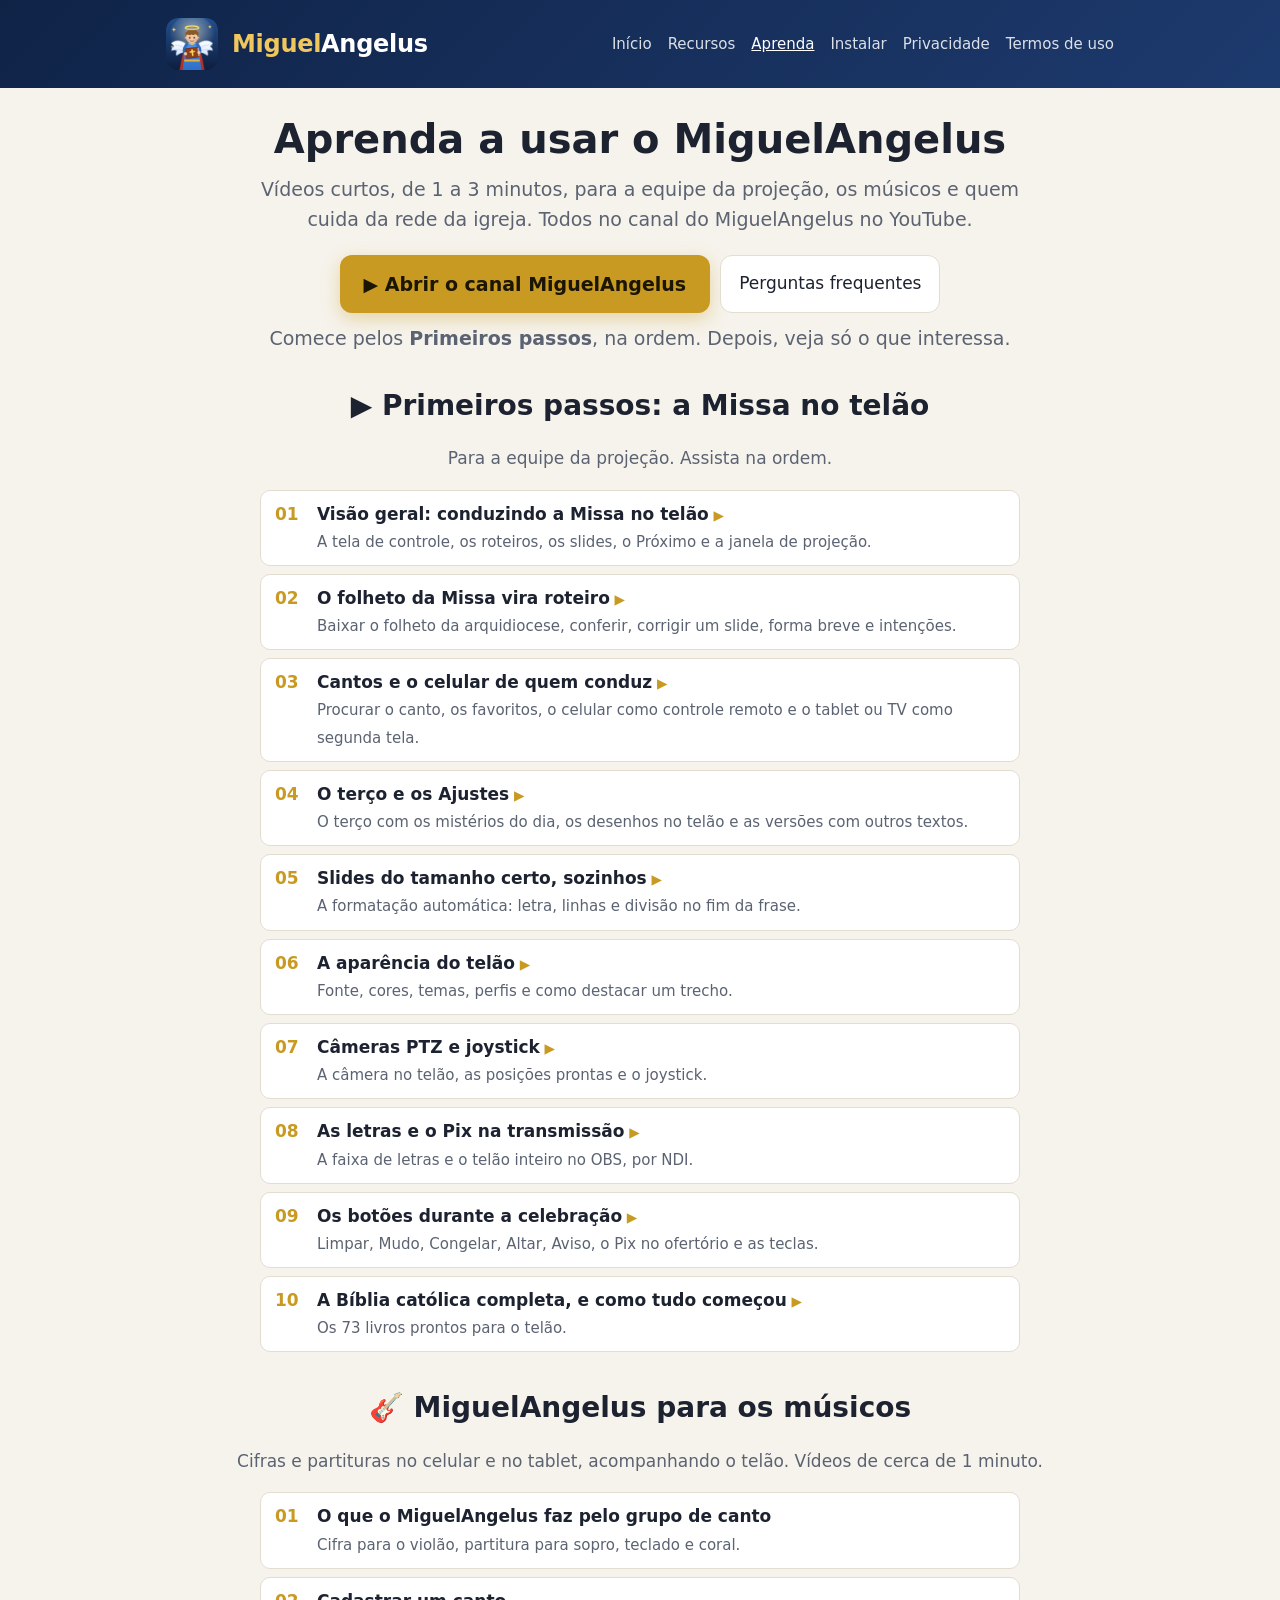
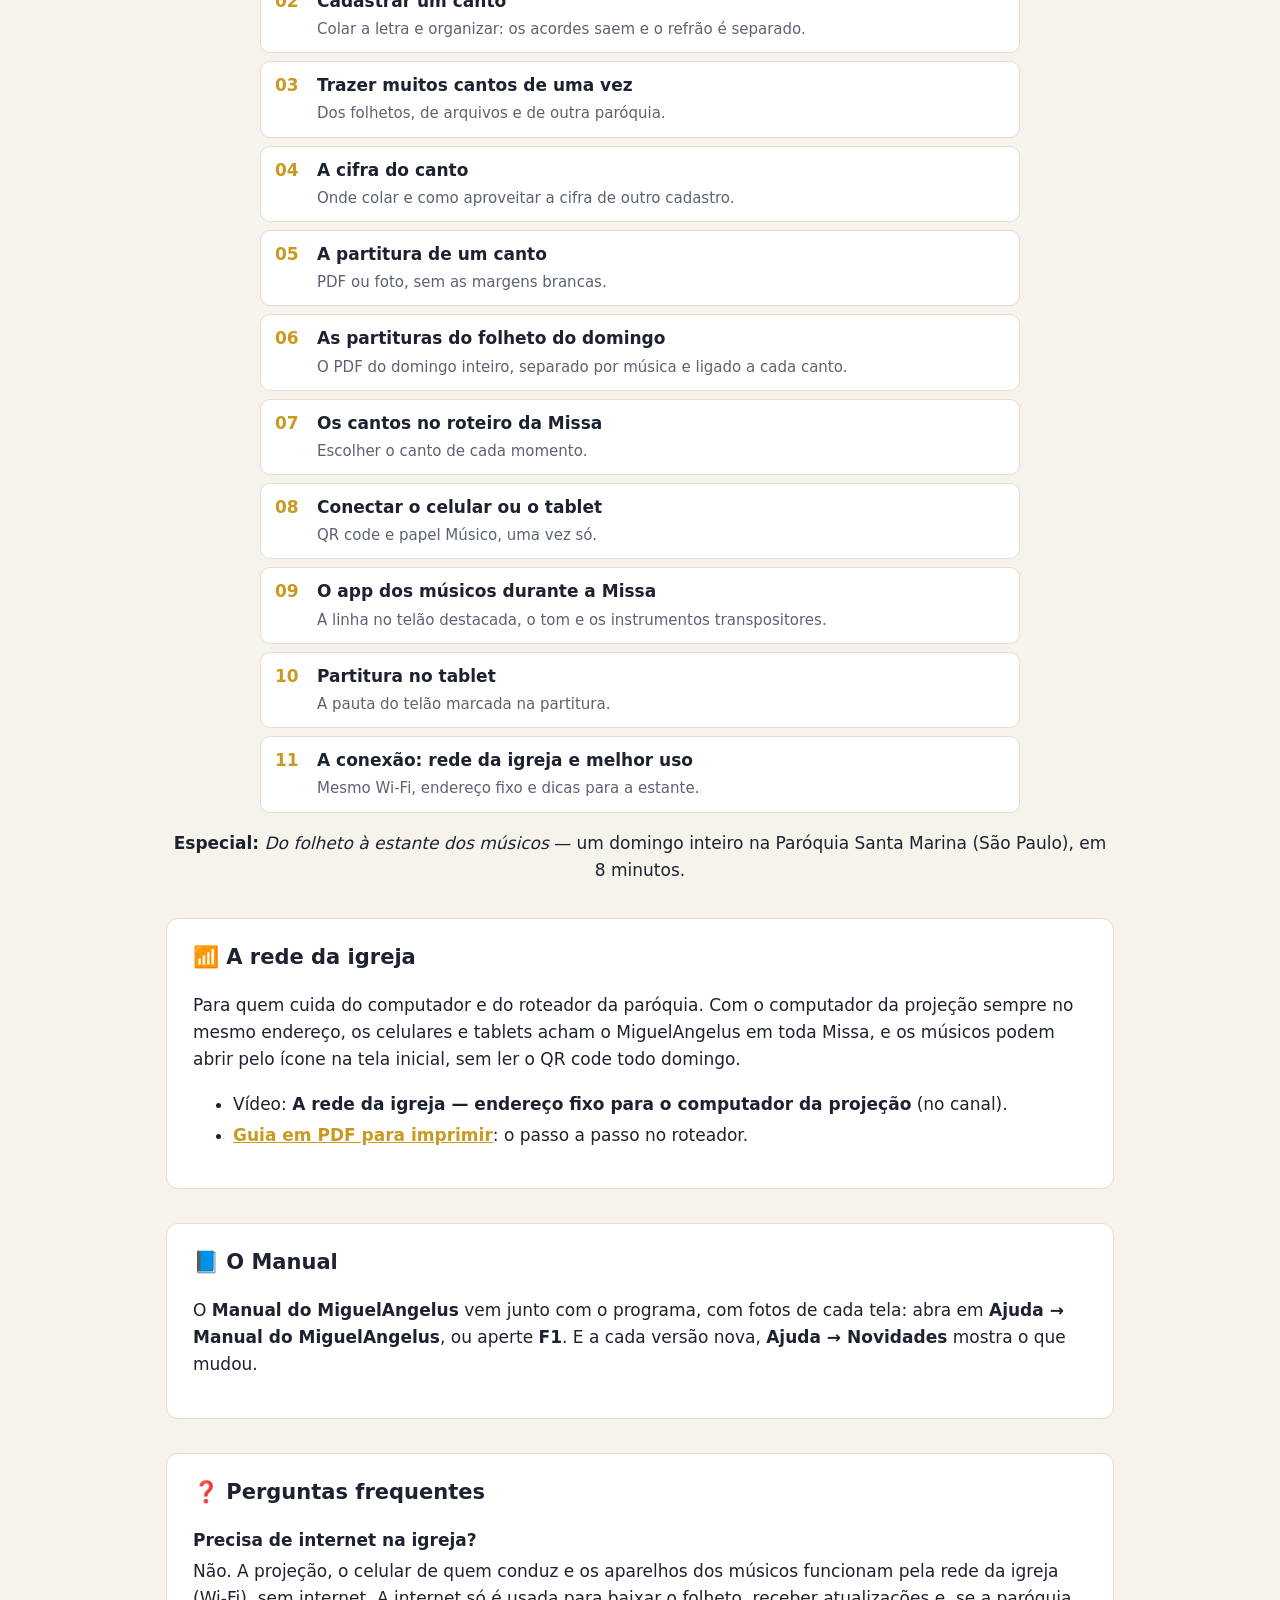
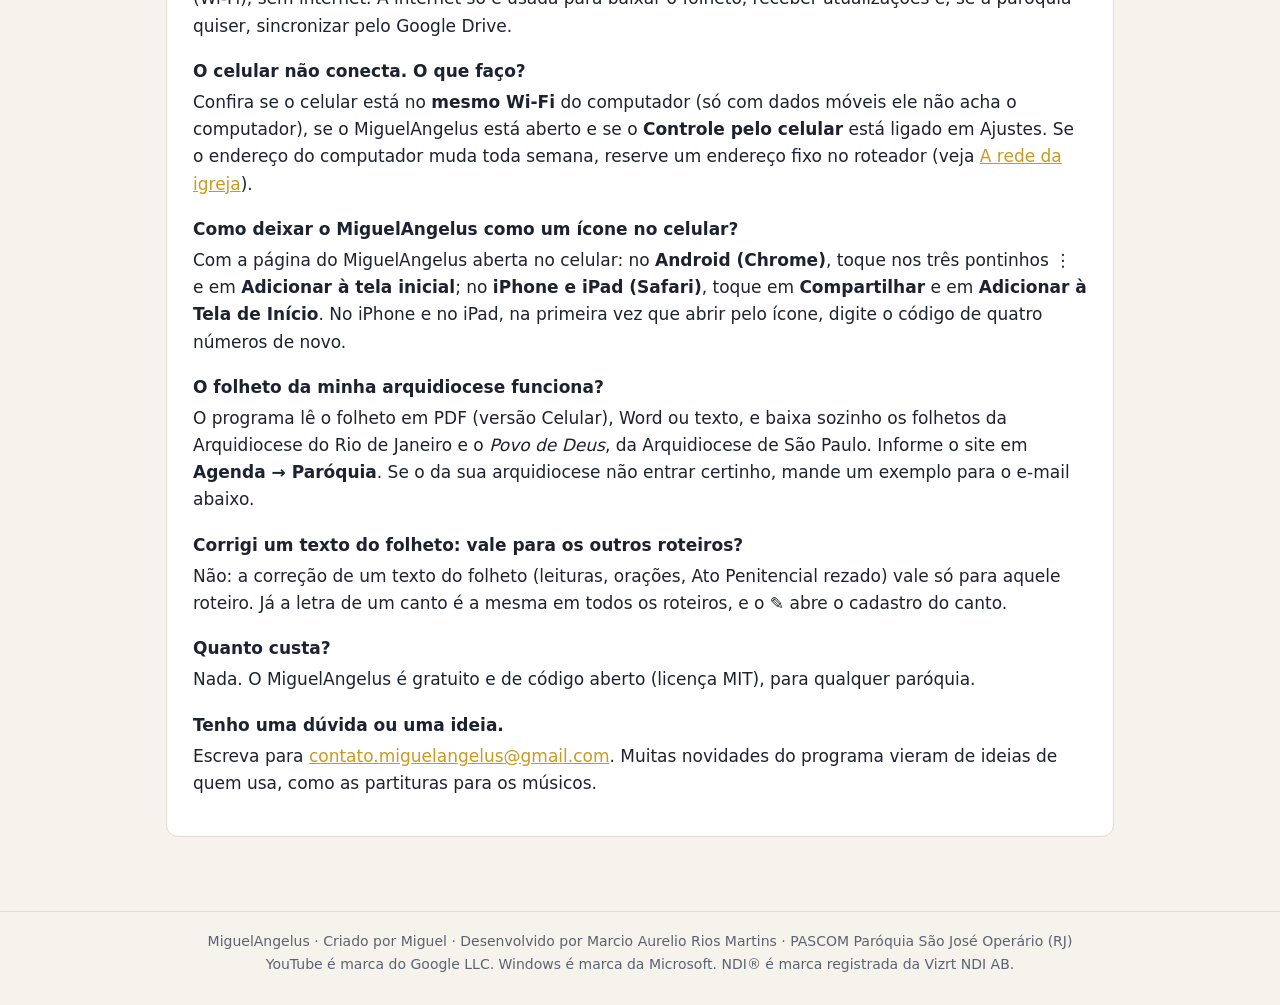
==== aprenda.html @ 49ebbced "Add files via upload" ====
<!doctype html>
<html lang="pt-BR">
<head>
<meta charset="utf-8">
<meta name="viewport" content="width=device-width, initial-scale=1">
<title>Aprenda — MiguelAngelus</title>
<meta name="description" content="Vídeos tutoriais, guias e perguntas frequentes do MiguelAngelus, o programa gratuito de projeção para a Missa.">
<meta property="og:type" content="website">
<meta property="og:title" content="Aprenda a usar o MiguelAngelus">
<meta property="og:description" content="Vídeos curtos: a Missa no telão, os músicos, a rede da igreja. Gratuito, para qualquer paróquia.">
<meta property="og:image" content="https://pascom-sjo.github.io/img/compartilhar.png">
<meta property="og:url" content="https://pascom-sjo.github.io/aprenda.html">
<meta property="og:locale" content="pt_BR">
<link rel="icon" href="img/icone.svg" type="image/svg+xml">
<link rel="apple-touch-icon" href="img/icone-256.png">
<link rel="stylesheet" href="estilo.css">
</head>
<body>
<header class="topo"><div class="dentro">
  <img src="img/icone-256.png" alt="">
  <div class="nome"><b>Miguel</b>Angelus</div>
  <nav><a href="index.html">Início</a><a href="index.html#recursos">Recursos</a><a href="aprenda.html" class="atual">Aprenda</a><a href="index.html#instalar">Instalar</a><a href="privacidade.html">Privacidade</a><a href="termos.html">Termos de uso</a></nav>
</div></header>

<main>
  <section class="destaque">
    <div>
      <h1>Aprenda a usar o MiguelAngelus</h1>
      <p>Vídeos curtos, de 1 a 3 minutos, para a equipe da projeção, os músicos e quem cuida da rede da igreja.
        Todos no canal do MiguelAngelus no YouTube.</p>
      <div class="botoes">
        <a class="baixar" href="https://www.youtube.com/@MiguelAngelusapp" target="_blank" rel="noopener">▶ Abrir o canal MiguelAngelus</a>
        <a class="sec" href="#perguntas">Perguntas frequentes</a>
      </div>
      <p class="pequeno sutil">Comece pelos <b>Primeiros passos</b>, na ordem. Depois, veja só o que interessa.</p>
    </div>
  </section>

  <section id="primeiros-passos">
    <h2 class="secao">▶ Primeiros passos: a Missa no telão</h2>
    <p class="sutil centro">Para a equipe da projeção. Assista na ordem.</p>
    <ol class="videos">
      <li><a href="https://www.youtube.com/watch?v=IP-BPBpENg4" target="_blank" rel="noopener"><b>Visão geral: conduzindo a Missa no telão</b></a><span>A tela de controle, os roteiros, os slides, o Próximo e a janela de projeção.</span></li>
      <li><a href="https://www.youtube.com/watch?v=v8vPpoYq4sc" target="_blank" rel="noopener"><b>O folheto da Missa vira roteiro</b></a><span>Baixar o folheto da arquidiocese, conferir, corrigir um slide, forma breve e intenções.</span></li>
      <li><a href="https://www.youtube.com/watch?v=aPjukPn1IeI" target="_blank" rel="noopener"><b>Cantos e o celular de quem conduz</b></a><span>Procurar o canto, os favoritos, o celular como controle remoto e o tablet ou TV como segunda tela.</span></li>
      <li><a href="https://www.youtube.com/watch?v=PjVx7g1lpFs" target="_blank" rel="noopener"><b>O terço e os Ajustes</b></a><span>O terço com os mistérios do dia, os desenhos no telão e as versões com outros textos.</span></li>
      <li><a href="https://www.youtube.com/watch?v=voOOhOJmszQ" target="_blank" rel="noopener"><b>Slides do tamanho certo, sozinhos</b></a><span>A formatação automática: letra, linhas e divisão no fim da frase.</span></li>
      <li><a href="https://www.youtube.com/watch?v=sp46ne_4Itw" target="_blank" rel="noopener"><b>A aparência do telão</b></a><span>Fonte, cores, temas, perfis e como destacar um trecho.</span></li>
      <li><a href="https://www.youtube.com/watch?v=cwU9OQ8MCDc" target="_blank" rel="noopener"><b>Câmeras PTZ e joystick</b></a><span>A câmera no telão, as posições prontas e o joystick.</span></li>
      <li><a href="https://www.youtube.com/watch?v=eeu5S2wJVYg" target="_blank" rel="noopener"><b>As letras e o Pix na transmissão</b></a><span>A faixa de letras e o telão inteiro no OBS, por NDI.</span></li>
      <li><a href="https://www.youtube.com/watch?v=JT7ObTkex7A" target="_blank" rel="noopener"><b>Os botões durante a celebração</b></a><span>Limpar, Mudo, Congelar, Altar, Aviso, o Pix no ofertório e as teclas.</span></li>
      <li><a href="https://www.youtube.com/watch?v=n_7Xwhef7JY" target="_blank" rel="noopener"><b>A Bíblia católica completa, e como tudo começou</b></a><span>Os 73 livros prontos para o telão.</span></li>
    </ol>
  </section>

  <section id="musicos">
    <h2 class="secao">🎸 MiguelAngelus para os músicos</h2>
    <p class="sutil centro">Cifras e partituras no celular e no tablet, acompanhando o telão. Vídeos de cerca de 1 minuto.</p>
    <ol class="videos">
      <li><b>O que o MiguelAngelus faz pelo grupo de canto</b><span>Cifra para o violão, partitura para sopro, teclado e coral.</span></li>
      <li><b>Cadastrar um canto</b><span>Colar a letra e organizar: os acordes saem e o refrão é separado.</span></li>
      <li><b>Trazer muitos cantos de uma vez</b><span>Dos folhetos, de arquivos e de outra paróquia.</span></li>
      <li><b>A cifra do canto</b><span>Onde colar e como aproveitar a cifra de outro cadastro.</span></li>
      <li><b>A partitura de um canto</b><span>PDF ou foto, sem as margens brancas.</span></li>
      <li><b>As partituras do folheto do domingo</b><span>O PDF do domingo inteiro, separado por música e ligado a cada canto.</span></li>
      <li><b>Os cantos no roteiro da Missa</b><span>Escolher o canto de cada momento.</span></li>
      <li><b>Conectar o celular ou o tablet</b><span>QR code e papel Músico, uma vez só.</span></li>
      <li><b>O app dos músicos durante a Missa</b><span>A linha no telão destacada, o tom e os instrumentos transpositores.</span></li>
      <li><b>Partitura no tablet</b><span>A pauta do telão marcada na partitura.</span></li>
      <li><b>A conexão: rede da igreja e melhor uso</b><span>Mesmo Wi-Fi, endereço fixo e dicas para a estante.</span></li>
    </ol>
    <p class="centro"><b>Especial:</b> <i>Do folheto à estante dos músicos</i> — um domingo inteiro na Paróquia Santa Marina (São Paulo), em 8 minutos.</p>
  </section>

  <section id="rede" class="texto">
    <h2 style="margin-top:0">📶 A rede da igreja</h2>
    <p>Para quem cuida do computador e do roteador da paróquia. Com o computador da projeção sempre no mesmo endereço,
      os celulares e tablets acham o MiguelAngelus em toda Missa, e os músicos podem abrir pelo ícone na tela inicial,
      sem ler o QR code todo domingo.</p>
    <ul>
      <li>Vídeo: <b>A rede da igreja — endereço fixo para o computador da projeção</b> (no canal).</li>
      <li><a href="guia-rede-da-igreja.pdf"><b>Guia em PDF para imprimir</b></a>: o passo a passo no roteador.</li>
    </ul>
  </section>

  <section id="manual" class="texto">
    <h2 style="margin-top:0">📘 O Manual</h2>
    <p>O <b>Manual do MiguelAngelus</b> vem junto com o programa, com fotos de cada tela: abra em <b>Ajuda → Manual do MiguelAngelus</b>,
      ou aperte <b>F1</b>. E a cada versão nova, <b>Ajuda → Novidades</b> mostra o que mudou.</p>
  </section>

  <section id="perguntas" class="texto">
    <h2 style="margin-top:0">❓ Perguntas frequentes</h2>
    <h3>Precisa de internet na igreja?</h3>
    <p>Não. A projeção, o celular de quem conduz e os aparelhos dos músicos funcionam pela rede da igreja (Wi-Fi), sem internet.
      A internet só é usada para baixar o folheto, receber atualizações e, se a paróquia quiser, sincronizar pelo Google Drive.</p>
    <h3>O celular não conecta. O que faço?</h3>
    <p>Confira se o celular está no <b>mesmo Wi-Fi</b> do computador (só com dados móveis ele não acha o computador), se o MiguelAngelus
      está aberto e se o <b>Controle pelo celular</b> está ligado em Ajustes. Se o endereço do computador muda toda semana,
      reserve um endereço fixo no roteador (veja <a href="#rede">A rede da igreja</a>).</p>
    <h3>Como deixar o MiguelAngelus como um ícone no celular?</h3>
    <p>Com a página do MiguelAngelus aberta no celular: no <b>Android (Chrome)</b>, toque nos três pontinhos ⋮ e em
      <b>Adicionar à tela inicial</b>; no <b>iPhone e iPad (Safari)</b>, toque em <b>Compartilhar</b> e em <b>Adicionar à Tela de Início</b>.
      No iPhone e no iPad, na primeira vez que abrir pelo ícone, digite o código de quatro números de novo.</p>
    <h3>O folheto da minha arquidiocese funciona?</h3>
    <p>O programa lê o folheto em PDF (versão Celular), Word ou texto, e baixa sozinho os folhetos da Arquidiocese do Rio de Janeiro
      e o <i>Povo de Deus</i>, da Arquidiocese de São Paulo. Informe o site em <b>Agenda → Paróquia</b>. Se o da sua arquidiocese não
      entrar certinho, mande um exemplo para o e-mail abaixo.</p>
    <h3>Corrigi um texto do folheto: vale para os outros roteiros?</h3>
    <p>Não: a correção de um texto do folheto (leituras, orações, Ato Penitencial rezado) vale só para aquele roteiro. Já a letra de um
      canto é a mesma em todos os roteiros, e o ✎ abre o cadastro do canto.</p>
    <h3>Quanto custa?</h3>
    <p>Nada. O MiguelAngelus é gratuito e de código aberto (licença MIT), para qualquer paróquia.</p>
    <h3>Tenho uma dúvida ou uma ideia.</h3>
    <p>Escreva para <a href="mailto:contato.miguelangelus@gmail.com">contato.miguelangelus@gmail.com</a>. Muitas novidades do programa
      vieram de ideias de quem usa, como as partituras para os músicos.</p>
  </section>
</main>

<footer>MiguelAngelus · Criado por Miguel · Desenvolvido por Marcio Aurelio Rios Martins · PASCOM Paróquia São José Operário (RJ)<br>
  <span class="pequeno">YouTube é marca do Google LLC. Windows é marca da Microsoft. NDI® é marca registrada da Vizrt NDI AB.</span></footer>
</body>
</html>
---- estilo.css ----
:root {
  --fundo: #f6f3ec; --papel: #ffffff; --texto: #1d2230; --sutil: #5b6372; --borda: #e2ddd0;
  --azul: #14284b; --dourado: #c99a22; --dourado-claro: #f0c75e;
}
@media (prefers-color-scheme: dark) {
  :root { --fundo: #121418; --papel: #1b1e24; --texto: #e7e9ec; --sutil: #98a1ab; --borda: #2f343d; --azul: #0d1a33; }
}
* { box-sizing: border-box; }
body { margin: 0; background: var(--fundo); color: var(--texto); font: 17px/1.6 "Segoe UI", system-ui, -apple-system, sans-serif; }
a { color: var(--dourado); }
.topo { background: linear-gradient(135deg, #0f2347, #1d3a6e); color: #fff; }
.topo .dentro { max-width: 980px; margin: 0 auto; padding: 18px 16px; display: flex; align-items: center; gap: 14px; }
.topo img { width: 52px; height: 52px; border-radius: 12px; }
.topo .nome { font-size: 24px; font-weight: 800; letter-spacing: -.3px; }
.topo .nome b { color: var(--dourado-claro); }
.topo nav { margin-left: auto; display: flex; gap: 16px; flex-wrap: wrap; }
.topo nav a { color: #fff; text-decoration: none; opacity: .85; font-size: 15px; }
.topo nav a:hover, .topo nav a.atual { opacity: 1; text-decoration: underline; }
main { max-width: 980px; margin: 0 auto; padding: 28px 16px 40px; }
.destaque { display: grid; grid-template-columns: 1.2fr 1fr; gap: 28px; align-items: center; margin-bottom: 30px; }
.destaque h1 { font-size: 36px; line-height: 1.15; margin: 0 0 12px; }
.destaque p { color: var(--sutil); font-size: 19px; margin: 0; }
.destaque img { width: 100%; border-radius: 14px; box-shadow: 0 10px 30px rgba(0,0,0,.18); }
.cartoes { display: grid; grid-template-columns: repeat(auto-fill, minmax(260px, 1fr)); gap: 14px; margin: 18px 0 30px; }
.cartao { background: var(--papel); border: 1px solid var(--borda); border-radius: 12px; padding: 16px 18px; }
.cartao h3 { margin: 0 0 6px; font-size: 18px; }
.cartao p { margin: 0; color: var(--sutil); font-size: 15.5px; }
.texto { background: var(--papel); border: 1px solid var(--borda); border-radius: 12px; padding: 22px 26px; }
.texto h1 { margin-top: 0; font-size: 30px; }
.texto h2 { font-size: 21px; margin-top: 28px; }
.texto li { margin: 4px 0; }
.sutil { color: var(--sutil); }
.creditos { display: flex; gap: 22px; align-items: center; justify-content: center; flex-wrap: wrap; margin: 30px 0 0; }
.creditos img { height: 84px; background: #fff; border-radius: 10px; padding: 8px; }
footer { border-top: 1px solid var(--borda); text-align: center; color: var(--sutil); font-size: 14px; padding: 18px 16px 30px; }
@media (max-width: 720px) {
  .destaque { grid-template-columns: 1fr; }
  .destaque h1 { font-size: 28px; }
  .topo nav { margin-left: 0; width: 100%; }
  .topo .dentro { flex-wrap: wrap; }
  .texto { padding: 18px 16px; }
}

/* página inicial (outubro de 2026): botão de baixar, fotos, instalação */
html { scroll-behavior: smooth; }
section { margin-bottom: 34px; scroll-margin-top: 12px; }
.destaque { grid-template-columns: 1fr 1.25fr; }
.botoes { display: flex; gap: 10px; flex-wrap: wrap; margin: 20px 0 10px; }
.baixar { background: var(--dourado); color: #1b1503; font-weight: 800; font-size: 19px; padding: 14px 24px; border-radius: 12px;
  text-decoration: none; box-shadow: 0 6px 18px rgba(201,154,34,.35); }
.baixar:hover { filter: brightness(1.06); }
.sec { padding: 14px 18px; border-radius: 12px; border: 1px solid var(--borda); text-decoration: none; color: var(--texto); background: var(--papel); }
.pequeno { font-size: 14px; }
.centro { text-align: center; }
figure { margin: 0; }
figure img { width: 100%; height: auto; display: block; border-radius: 12px; border: 1px solid var(--borda); background: #111; }
figcaption { font-size: 14px; color: var(--sutil); margin-top: 6px; text-align: center; }
.tela-principal img { box-shadow: 0 14px 40px rgba(0,0,0,.25); }
.secao { text-align: center; font-size: 28px; margin: 0 0 6px; }
.galeria { display: grid; grid-template-columns: repeat(auto-fit, minmax(300px, 1fr)); gap: 18px; margin: 18px 0; }
.galeria.celulares { grid-template-columns: repeat(2, minmax(0, 280px)); justify-content: center; gap: 28px; }
.galeria.celulares img { border-radius: 26px; border: 6px solid #22262e; }
.passos { padding-left: 22px; } .passos li { margin: 8px 0; }
.redes { display: flex; gap: 10px; justify-content: center; flex-wrap: wrap; margin-top: 18px; }
.redes a { display: inline-flex; align-items: center; gap: 8px; padding: 10px 16px; border-radius: 22px; border: 1px solid var(--borda);
  background: var(--fundo); color: var(--texto); text-decoration: none; font-weight: 600; }
@media (max-width: 860px) {
  .destaque { grid-template-columns: 1fr; }
  .galeria.celulares { grid-template-columns: repeat(2, minmax(0, 1fr)); gap: 12px; }
}
/* redes sociais da paróquia */
.redes-tit { margin: 26px 0 0; font-size: 19px; }
.redes a svg { width: 22px; height: 22px; flex: none; }
.redes a { transition: transform .12s, box-shadow .12s; }
.redes a:hover { transform: translateY(-2px); box-shadow: 0 6px 16px rgba(0,0,0,.15); }
.redes a.ig svg { color: #d6249f; } .redes a.fb svg { color: #1877f2; } .redes a.yt svg { color: #ff0000; }
/* destaque: texto em cima, centralizado; a tela grande embaixo. Galeria em 2 colunas */
.destaque { grid-template-columns: 1fr; text-align: center; gap: 22px; }
.destaque h1 { font-size: 40px; max-width: 760px; margin: 0 auto 12px; }
.destaque p { max-width: 760px; margin: 0 auto; }
.destaque .botoes { justify-content: center; }
.destaque .pequeno { margin-top: 4px; }
.galeria { grid-template-columns: repeat(auto-fit, minmax(380px, 1fr)); }
@media (max-width: 860px) { .galeria { grid-template-columns: 1fr; } .destaque h1 { font-size: 28px; } }
/* página Aprenda (novembro de 2026): lista de vídeos e perguntas */
.videos { counter-reset: v; list-style: none; padding: 0; margin: 16px auto 10px; max-width: 760px; display: grid; gap: 8px; }
.videos li { counter-increment: v; background: var(--papel); border: 1px solid var(--borda); border-radius: 10px; padding: 10px 14px 10px 56px; position: relative; }
.videos li::before { content: counter(v, decimal-leading-zero); position: absolute; left: 14px; top: 10px; font-weight: 800; color: var(--dourado); }
.videos li b { display: block; }
.videos li span { color: var(--sutil); font-size: 15px; }
.texto h3 { font-size: 17px; margin: 18px 0 4px; }
.texto h3 + p { margin-top: 0; }
.redes a.canal img { width: 22px; height: 22px; border-radius: 50%; }
.videos li a { color: inherit; text-decoration: none; }
.videos li a b::after { content: ' ▶'; color: var(--dourado); font-size: .8em; }
.videos li a:hover b { text-decoration: underline; }
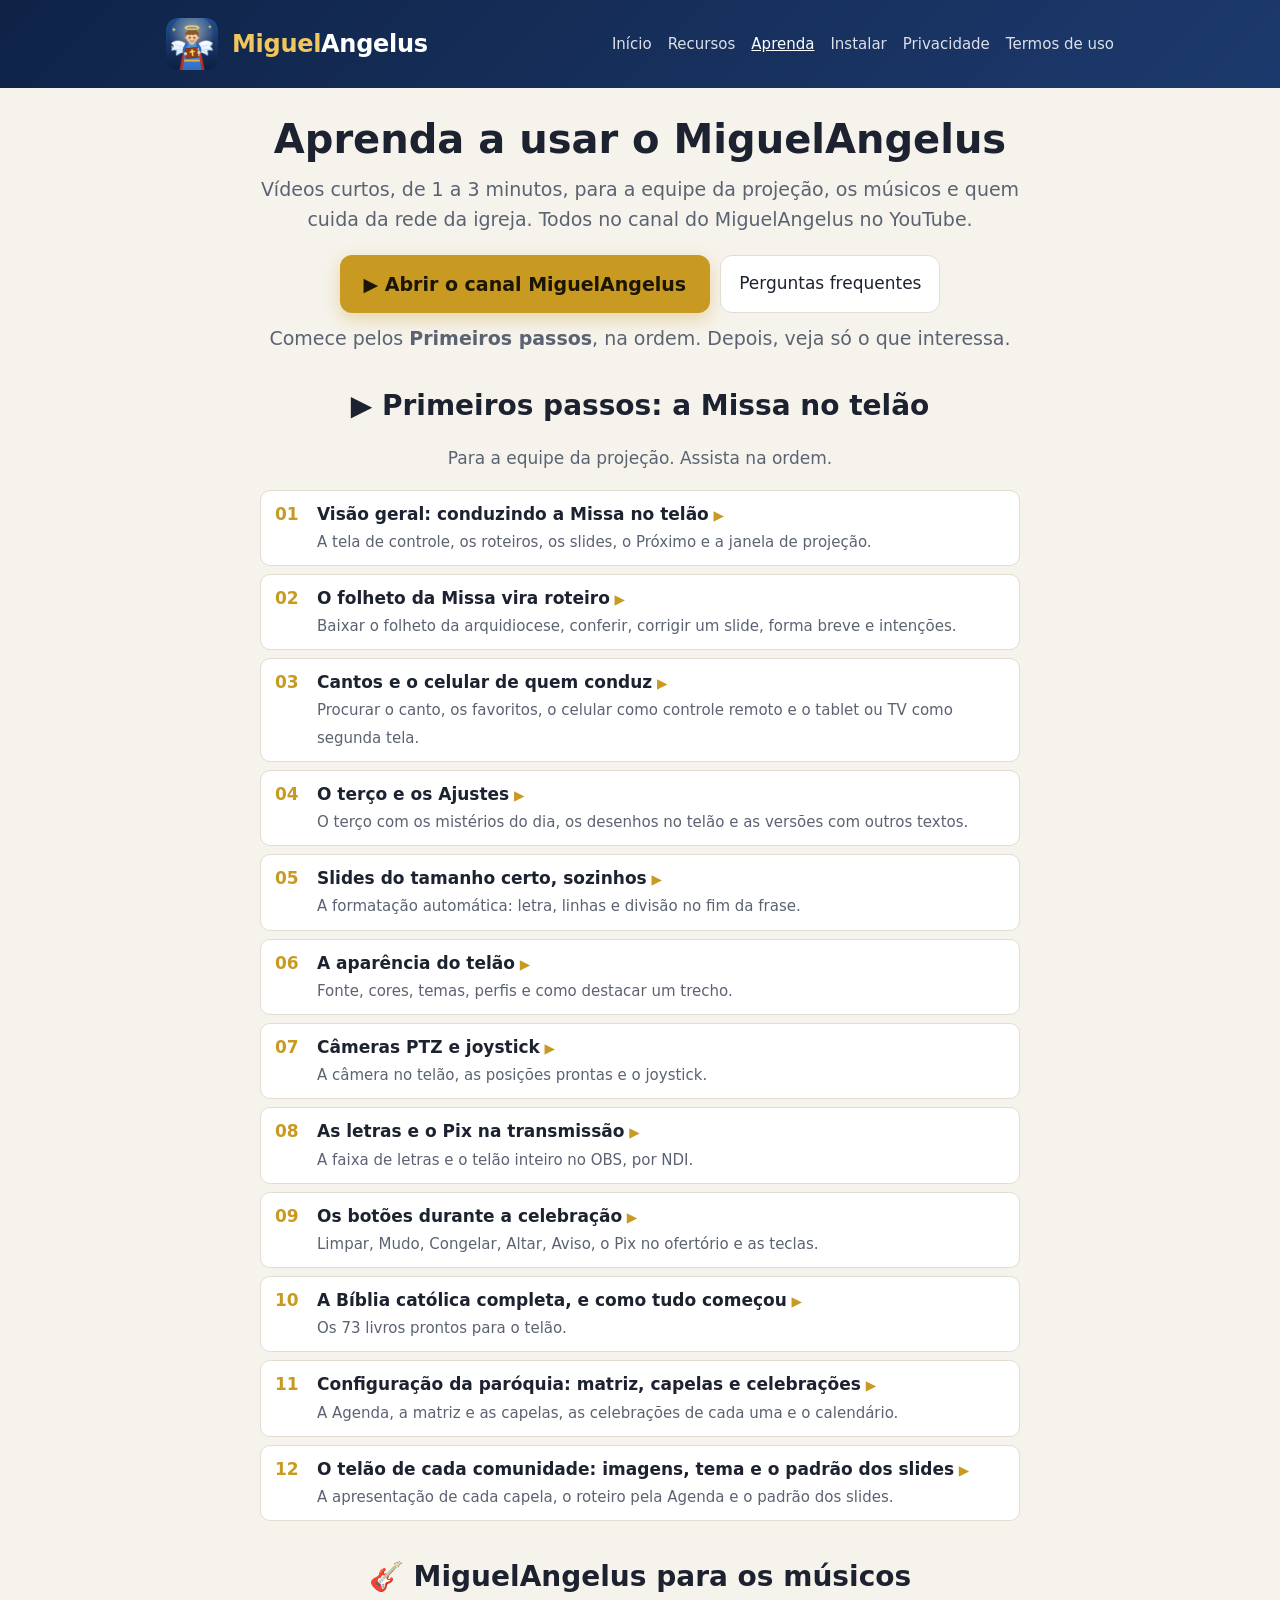
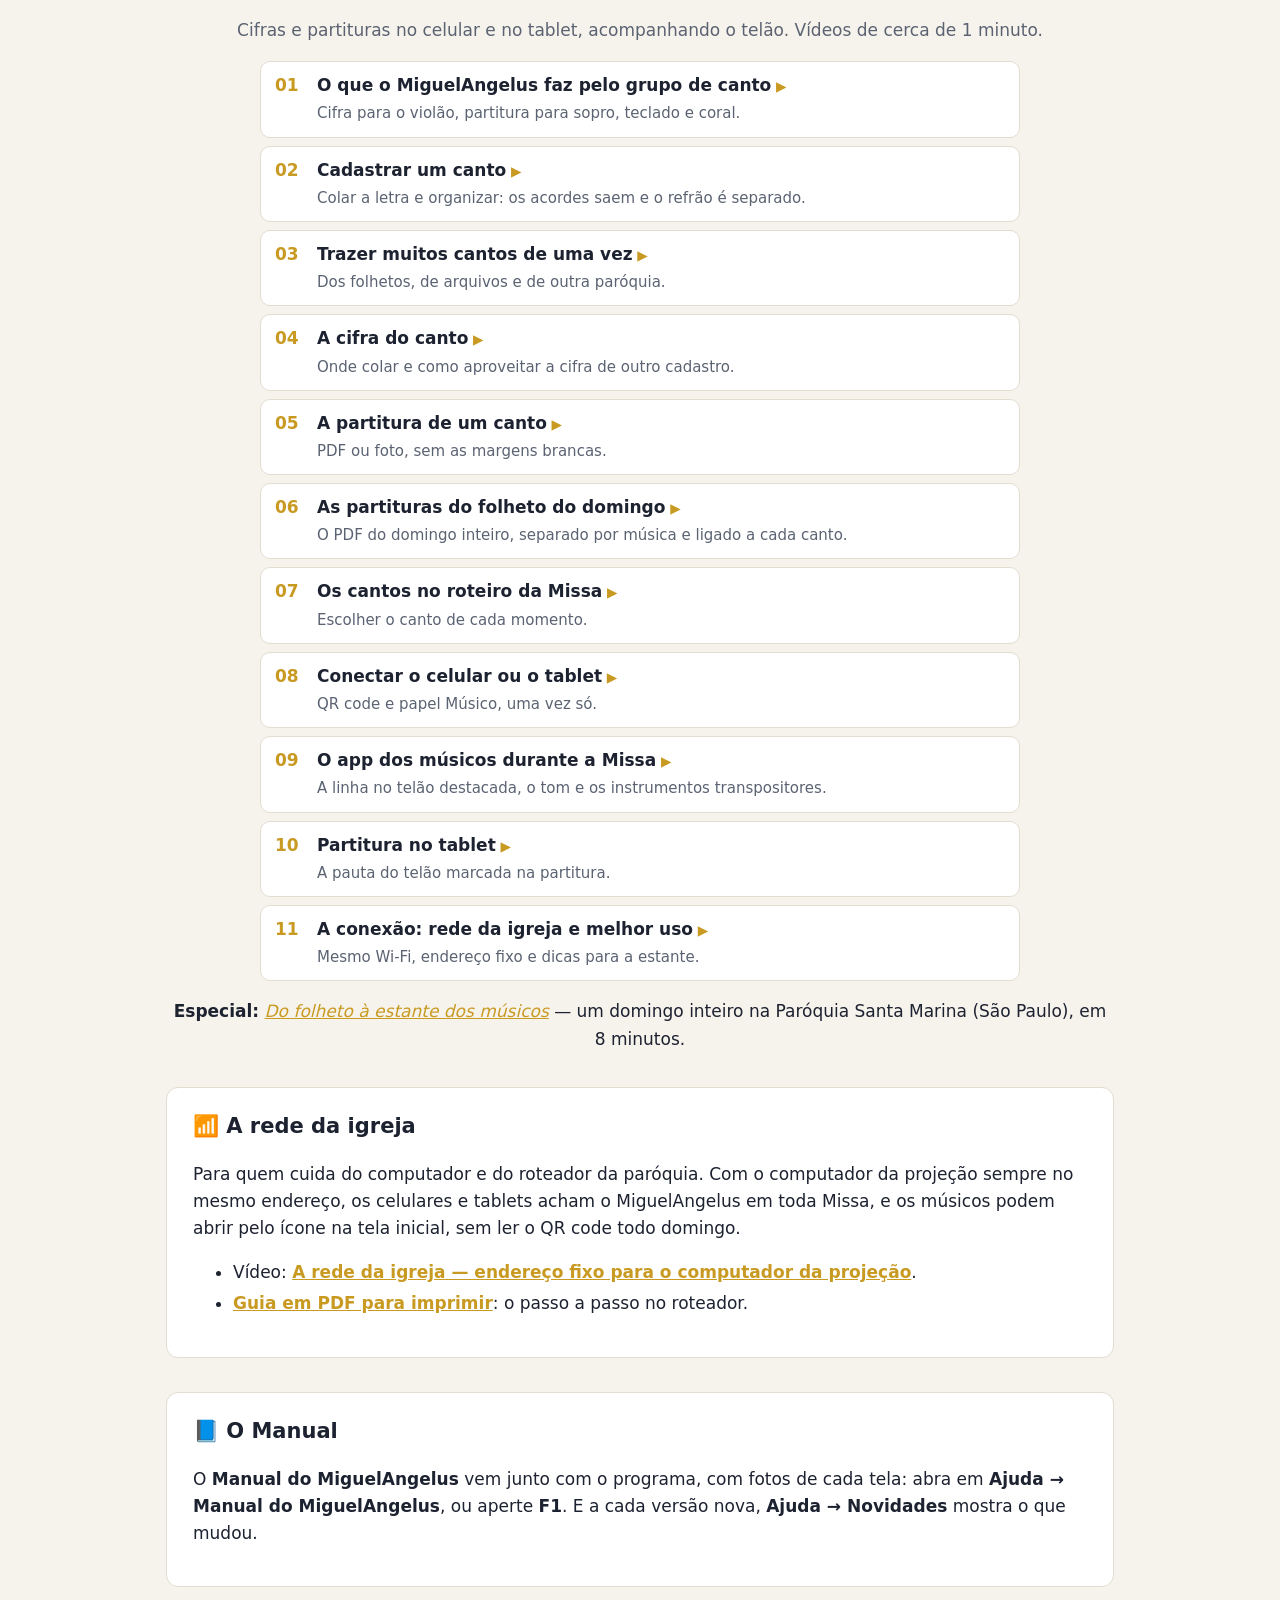
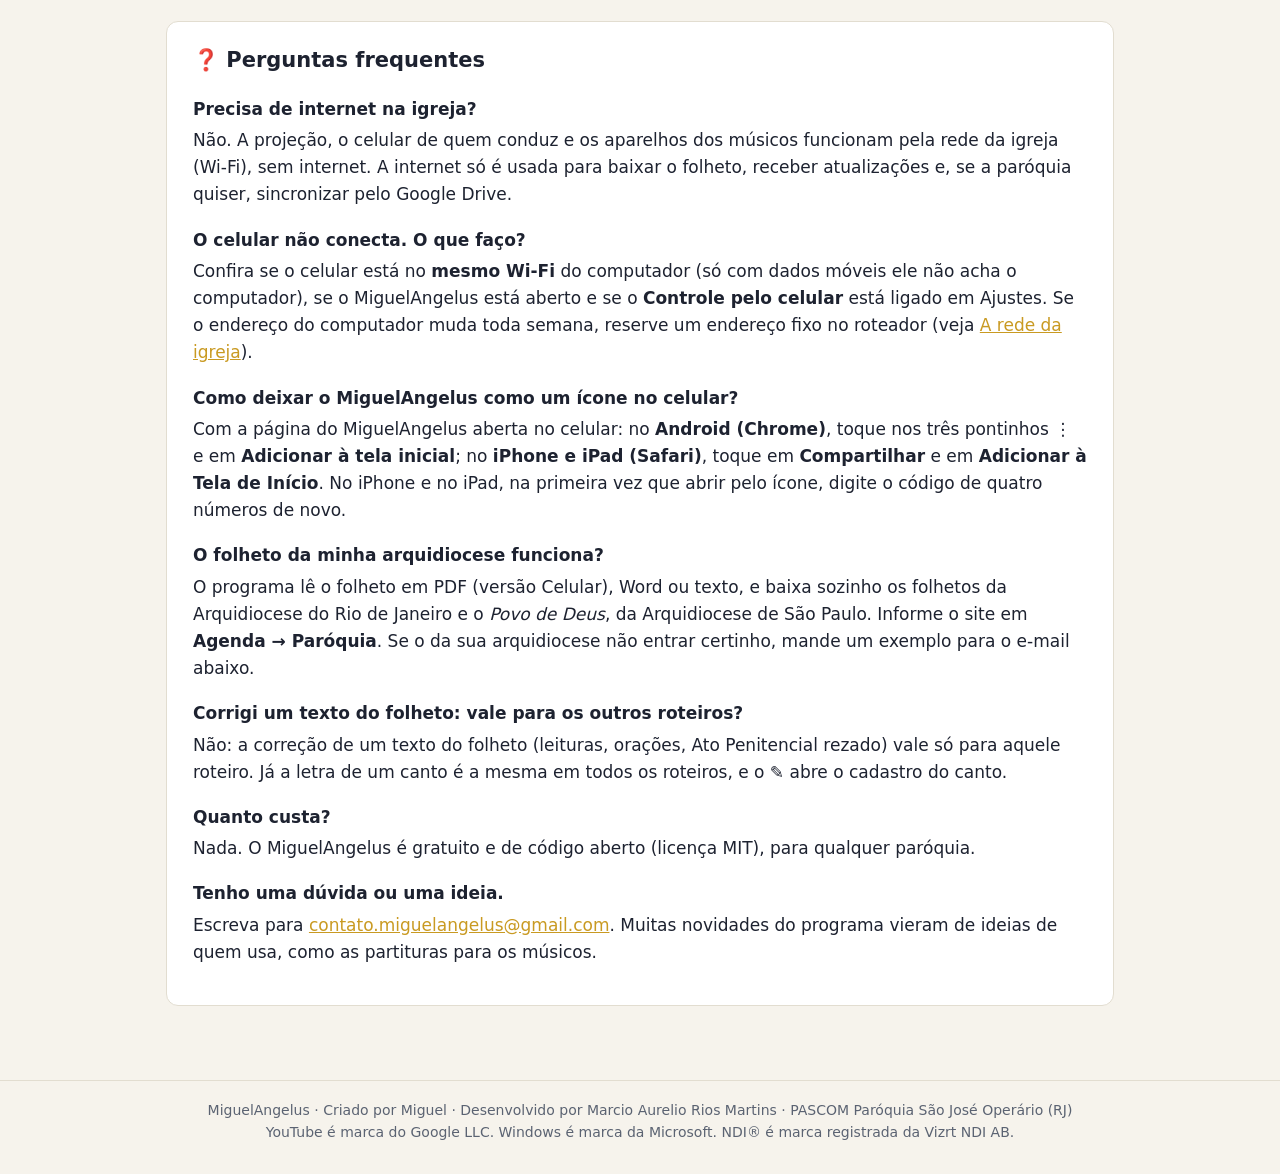
==== commit bae93ee0: "Add files via upload" ====
--- a/aprenda.html
+++ b/aprenda.html
@@ -50,6 +50,8 @@
       <li><a href="https://www.youtube.com/watch?v=eeu5S2wJVYg" target="_blank" rel="noopener"><b>As letras e o Pix na transmissão</b></a><span>A faixa de letras e o telão inteiro no OBS, por NDI.</span></li>
       <li><a href="https://www.youtube.com/watch?v=JT7ObTkex7A" target="_blank" rel="noopener"><b>Os botões durante a celebração</b></a><span>Limpar, Mudo, Congelar, Altar, Aviso, o Pix no ofertório e as teclas.</span></li>
       <li><a href="https://www.youtube.com/watch?v=n_7Xwhef7JY" target="_blank" rel="noopener"><b>A Bíblia católica completa, e como tudo começou</b></a><span>Os 73 livros prontos para o telão.</span></li>
+      <li><a href="https://www.youtube.com/watch?v=EzfdM4VV_Rk" target="_blank" rel="noopener"><b>Configuração da paróquia: matriz, capelas e celebrações</b></a><span>A Agenda, a matriz e as capelas, as celebrações de cada uma e o calendário.</span></li>
+      <li><a href="https://www.youtube.com/watch?v=37DgHzxfRL0" target="_blank" rel="noopener"><b>O telão de cada comunidade: imagens, tema e o padrão dos slides</b></a><span>A apresentação de cada capela, o roteiro pela Agenda e o padrão dos slides.</span></li>
     </ol>
   </section>
 
@@ -57,19 +59,19 @@
     <h2 class="secao">🎸 MiguelAngelus para os músicos</h2>
     <p class="sutil centro">Cifras e partituras no celular e no tablet, acompanhando o telão. Vídeos de cerca de 1 minuto.</p>
     <ol class="videos">
-      <li><b>O que o MiguelAngelus faz pelo grupo de canto</b><span>Cifra para o violão, partitura para sopro, teclado e coral.</span></li>
-      <li><b>Cadastrar um canto</b><span>Colar a letra e organizar: os acordes saem e o refrão é separado.</span></li>
-      <li><b>Trazer muitos cantos de uma vez</b><span>Dos folhetos, de arquivos e de outra paróquia.</span></li>
-      <li><b>A cifra do canto</b><span>Onde colar e como aproveitar a cifra de outro cadastro.</span></li>
-      <li><b>A partitura de um canto</b><span>PDF ou foto, sem as margens brancas.</span></li>
-      <li><b>As partituras do folheto do domingo</b><span>O PDF do domingo inteiro, separado por música e ligado a cada canto.</span></li>
-      <li><b>Os cantos no roteiro da Missa</b><span>Escolher o canto de cada momento.</span></li>
-      <li><b>Conectar o celular ou o tablet</b><span>QR code e papel Músico, uma vez só.</span></li>
-      <li><b>O app dos músicos durante a Missa</b><span>A linha no telão destacada, o tom e os instrumentos transpositores.</span></li>
-      <li><b>Partitura no tablet</b><span>A pauta do telão marcada na partitura.</span></li>
-      <li><b>A conexão: rede da igreja e melhor uso</b><span>Mesmo Wi-Fi, endereço fixo e dicas para a estante.</span></li>
+      <li><a href="https://www.youtube.com/watch?v=-tGVYX2IwB4" target="_blank" rel="noopener"><b>O que o MiguelAngelus faz pelo grupo de canto</b></a><span>Cifra para o violão, partitura para sopro, teclado e coral.</span></li>
+      <li><a href="https://www.youtube.com/watch?v=q9SGVaPQXMQ" target="_blank" rel="noopener"><b>Cadastrar um canto</b></a><span>Colar a letra e organizar: os acordes saem e o refrão é separado.</span></li>
+      <li><a href="https://www.youtube.com/watch?v=NchNp-fsMpY" target="_blank" rel="noopener"><b>Trazer muitos cantos de uma vez</b></a><span>Dos folhetos, de arquivos e de outra paróquia.</span></li>
+      <li><a href="https://www.youtube.com/watch?v=kTmy6ZixBcg" target="_blank" rel="noopener"><b>A cifra do canto</b></a><span>Onde colar e como aproveitar a cifra de outro cadastro.</span></li>
+      <li><a href="https://www.youtube.com/watch?v=zkJlRA2pbbc" target="_blank" rel="noopener"><b>A partitura de um canto</b></a><span>PDF ou foto, sem as margens brancas.</span></li>
+      <li><a href="https://www.youtube.com/watch?v=RlEklagdGHo" target="_blank" rel="noopener"><b>As partituras do folheto do domingo</b></a><span>O PDF do domingo inteiro, separado por música e ligado a cada canto.</span></li>
+      <li><a href="https://www.youtube.com/watch?v=58seXIcKOBA" target="_blank" rel="noopener"><b>Os cantos no roteiro da Missa</b></a><span>Escolher o canto de cada momento.</span></li>
+      <li><a href="https://www.youtube.com/watch?v=KqhwJskAO8o" target="_blank" rel="noopener"><b>Conectar o celular ou o tablet</b></a><span>QR code e papel Músico, uma vez só.</span></li>
+      <li><a href="https://www.youtube.com/watch?v=SN7b-cWgc-Q" target="_blank" rel="noopener"><b>O app dos músicos durante a Missa</b></a><span>A linha no telão destacada, o tom e os instrumentos transpositores.</span></li>
+      <li><a href="https://www.youtube.com/watch?v=k_wpFDki38M" target="_blank" rel="noopener"><b>Partitura no tablet</b></a><span>A pauta do telão marcada na partitura.</span></li>
+      <li><a href="https://www.youtube.com/watch?v=2-lmtrY2Qa8" target="_blank" rel="noopener"><b>A conexão: rede da igreja e melhor uso</b></a><span>Mesmo Wi-Fi, endereço fixo e dicas para a estante.</span></li>
     </ol>
-    <p class="centro"><b>Especial:</b> <i>Do folheto à estante dos músicos</i> — um domingo inteiro na Paróquia Santa Marina (São Paulo), em 8 minutos.</p>
+    <p class="centro"><b>Especial:</b> <a href="https://www.youtube.com/watch?v=8jf4GNh77UA" target="_blank" rel="noopener"><i>Do folheto à estante dos músicos</i></a> — um domingo inteiro na Paróquia Santa Marina (São Paulo), em 8 minutos.</p>
   </section>
 
   <section id="rede" class="texto">
@@ -78,7 +80,7 @@
       os celulares e tablets acham o MiguelAngelus em toda Missa, e os músicos podem abrir pelo ícone na tela inicial,
       sem ler o QR code todo domingo.</p>
     <ul>
-      <li>Vídeo: <b>A rede da igreja — endereço fixo para o computador da projeção</b> (no canal).</li>
+      <li>Vídeo: <a href="https://www.youtube.com/watch?v=lMeTor6tQEg" target="_blank" rel="noopener"><b>A rede da igreja — endereço fixo para o computador da projeção</b></a>.</li>
       <li><a href="guia-rede-da-igreja.pdf"><b>Guia em PDF para imprimir</b></a>: o passo a passo no roteador.</li>
     </ul>
   </section>
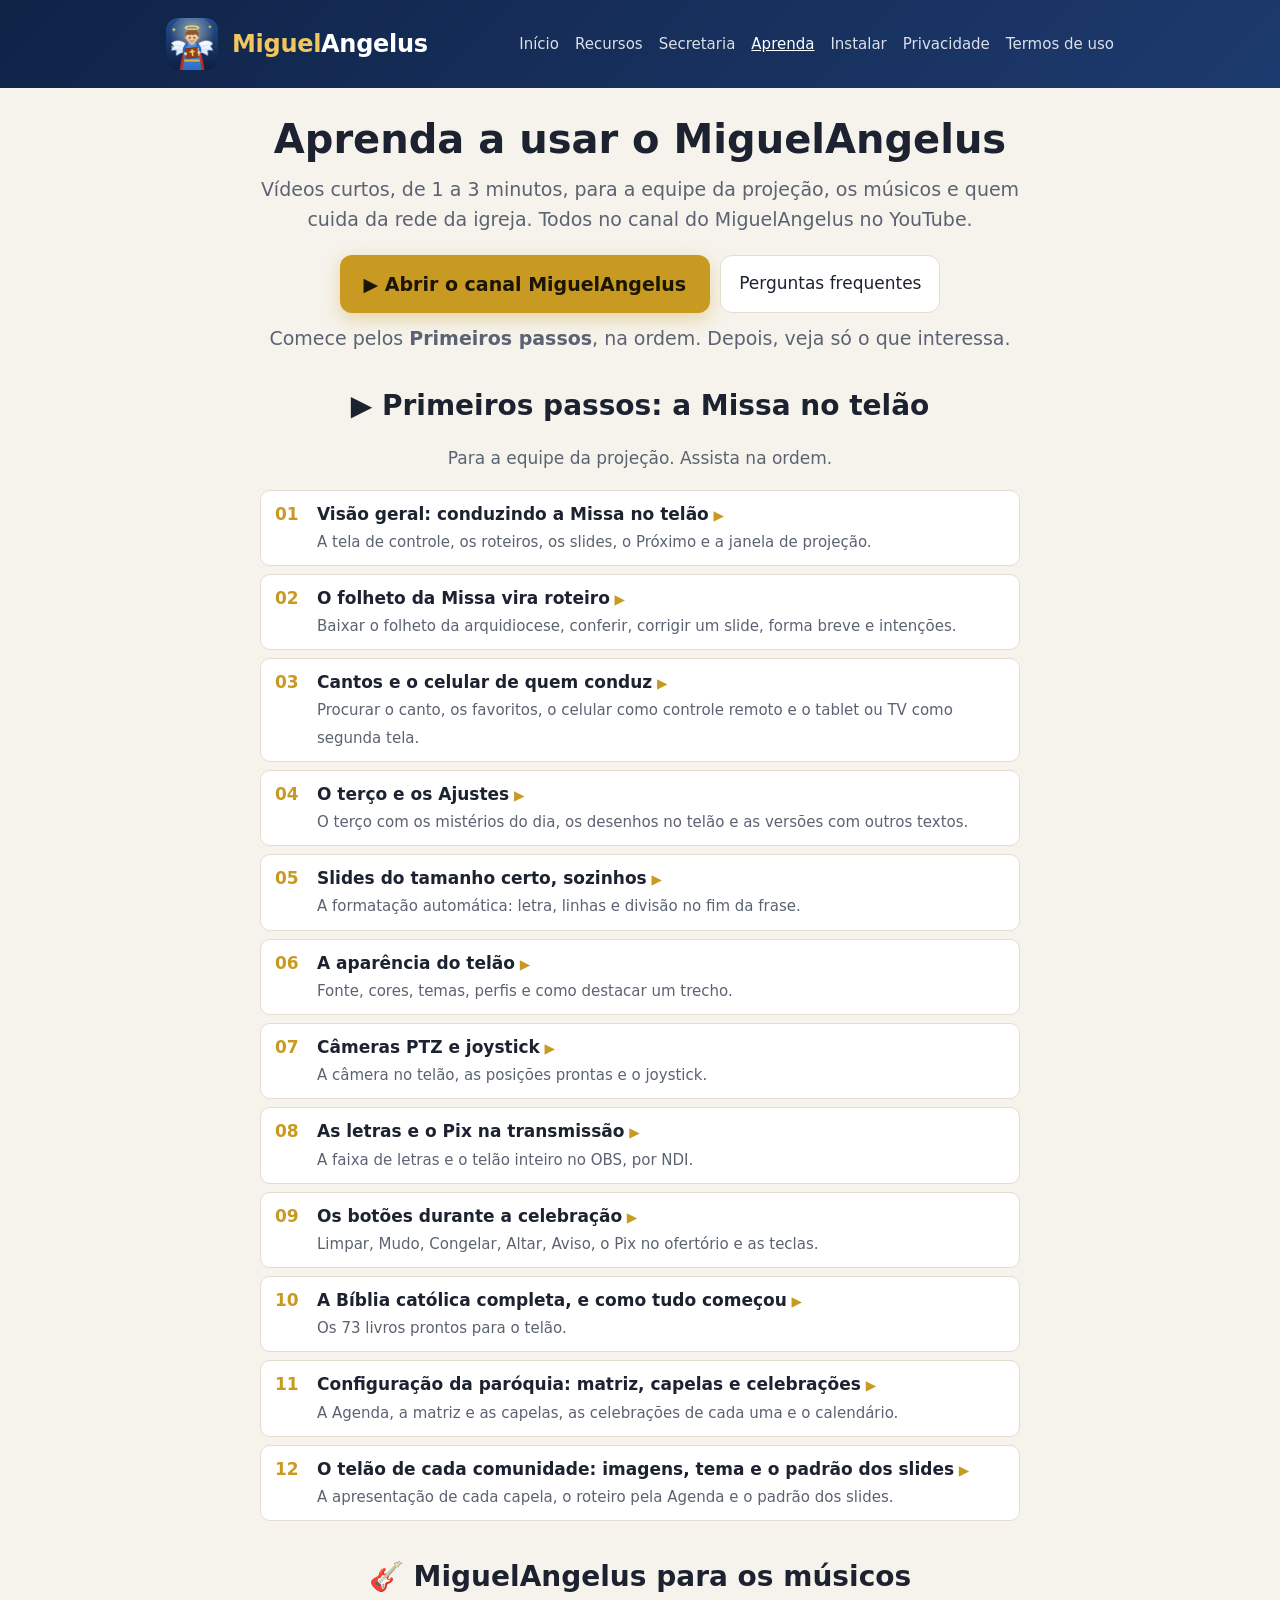
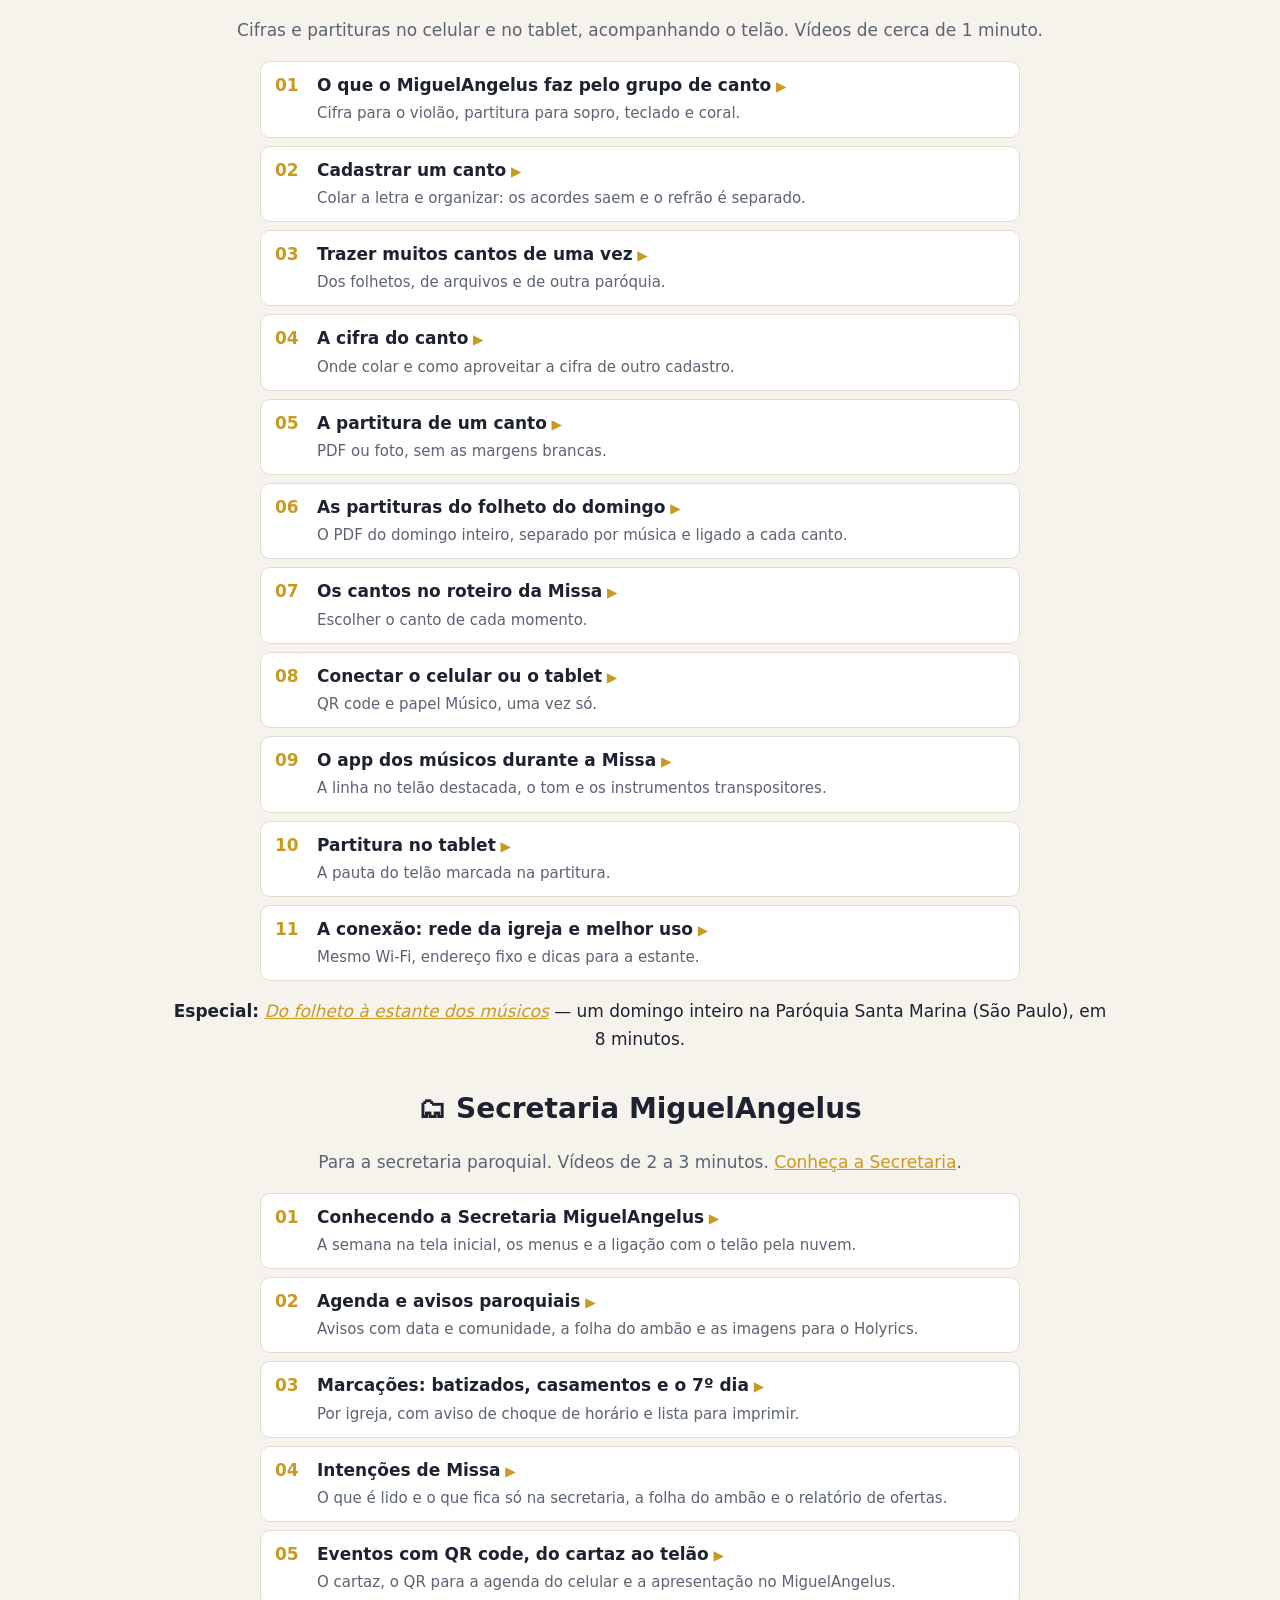
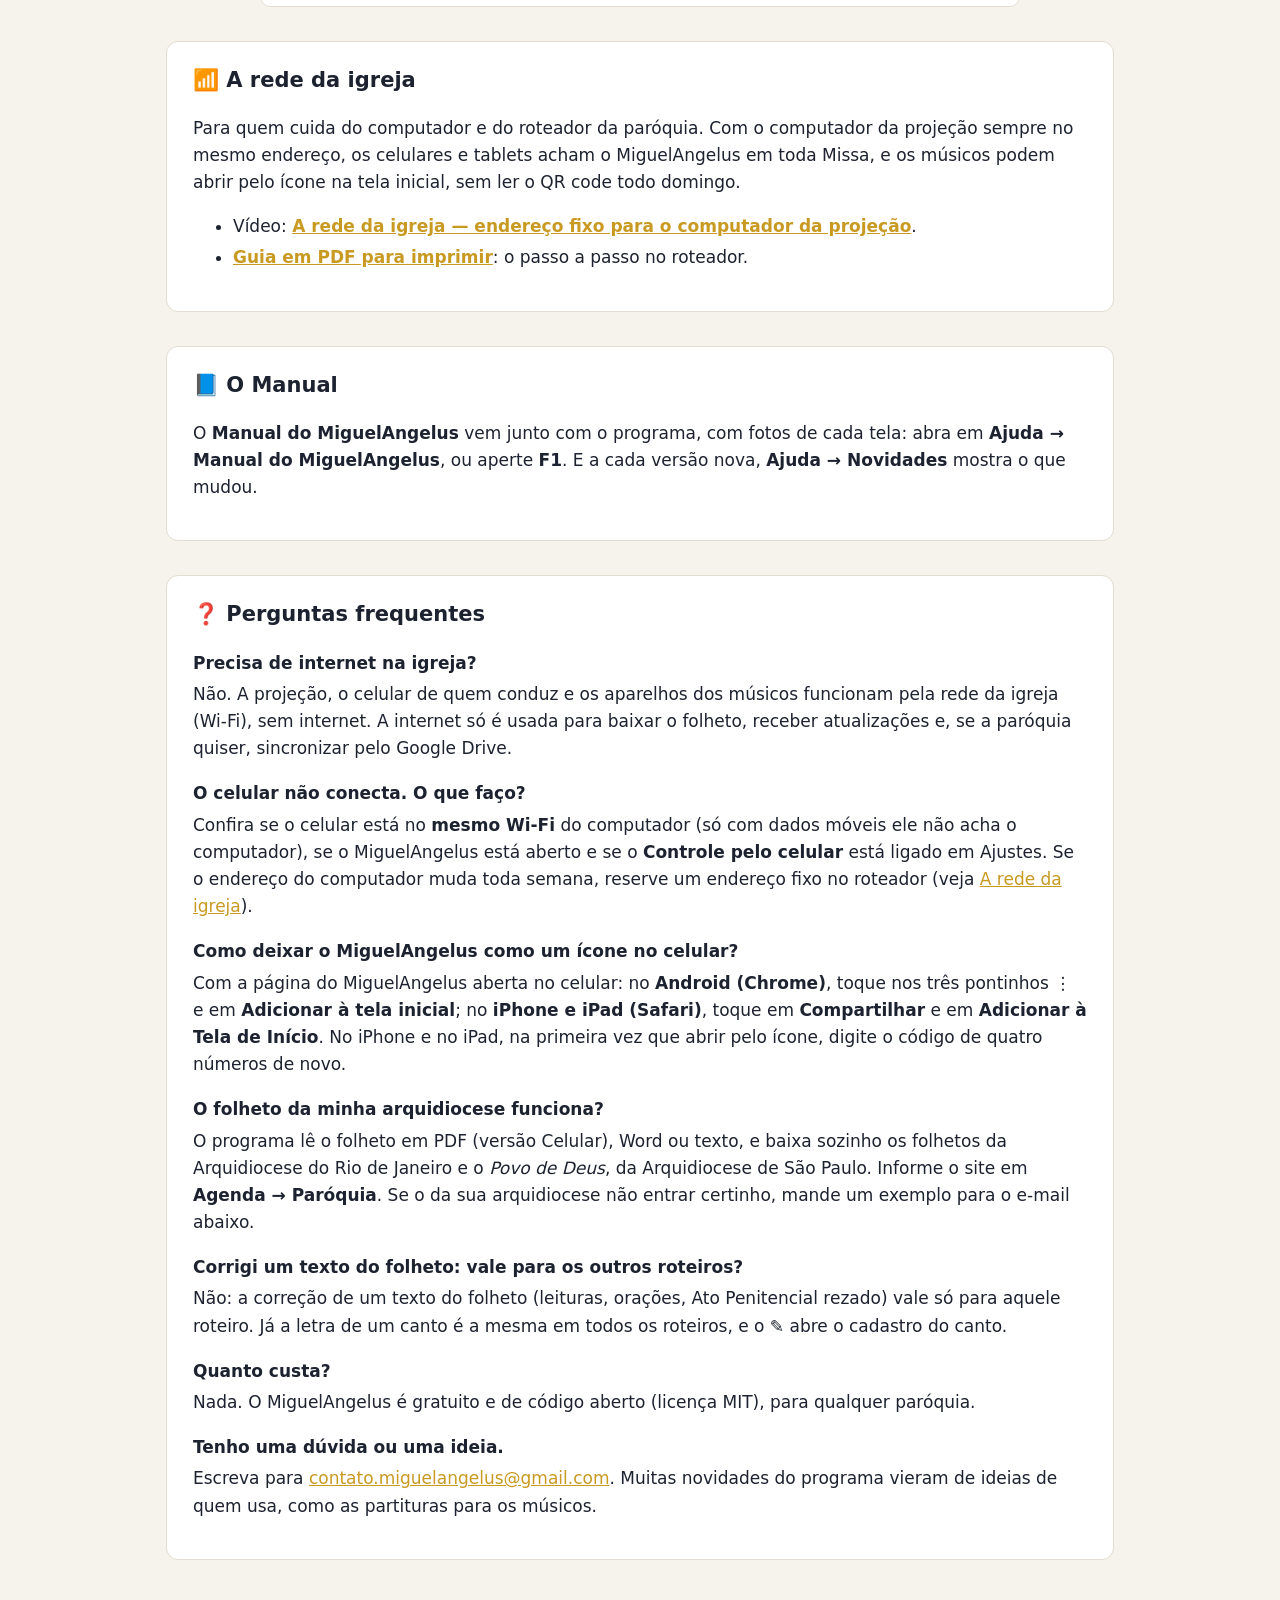
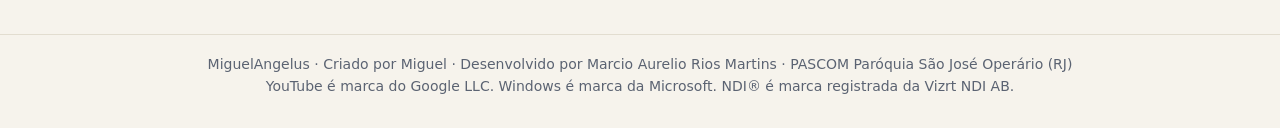
==== commit 859de474: "Secretaria Versão 1.1.0" ====
--- a/aprenda.html
+++ b/aprenda.html
@@ -19,7 +19,7 @@
 <header class="topo"><div class="dentro">
   <img src="img/icone-256.png" alt="">
   <div class="nome"><b>Miguel</b>Angelus</div>
-  <nav><a href="index.html">Início</a><a href="index.html#recursos">Recursos</a><a href="aprenda.html" class="atual">Aprenda</a><a href="index.html#instalar">Instalar</a><a href="privacidade.html">Privacidade</a><a href="termos.html">Termos de uso</a></nav>
+  <nav><a href="index.html">Início</a><a href="index.html#recursos">Recursos</a><a href="secretaria.html">Secretaria</a><a href="aprenda.html" class="atual">Aprenda</a><a href="index.html#instalar">Instalar</a><a href="privacidade.html">Privacidade</a><a href="termos.html">Termos de uso</a></nav>
 </div></header>
 
 <main>
@@ -74,6 +74,18 @@
     <p class="centro"><b>Especial:</b> <a href="https://www.youtube.com/watch?v=8jf4GNh77UA" target="_blank" rel="noopener"><i>Do folheto à estante dos músicos</i></a> — um domingo inteiro na Paróquia Santa Marina (São Paulo), em 8 minutos.</p>
   </section>
 
+  <section id="secretaria">
+    <h2 class="secao">🗂 Secretaria MiguelAngelus</h2>
+    <p class="sutil centro">Para a secretaria paroquial. Vídeos de 2 a 3 minutos. <a href="secretaria.html">Conheça a Secretaria</a>.</p>
+    <ol class="videos">
+      <li><a href="https://www.youtube.com/watch?v=xw4cjRucmkA" target="_blank" rel="noopener"><b>Conhecendo a Secretaria MiguelAngelus</b></a><span>A semana na tela inicial, os menus e a ligação com o telão pela nuvem.</span></li>
+      <li><a href="https://www.youtube.com/watch?v=UZnHz8_326o" target="_blank" rel="noopener"><b>Agenda e avisos paroquiais</b></a><span>Avisos com data e comunidade, a folha do ambão e as imagens para o Holyrics.</span></li>
+      <li><a href="https://www.youtube.com/watch?v=wwzuWGZzKMw" target="_blank" rel="noopener"><b>Marcações: batizados, casamentos e o 7º dia</b></a><span>Por igreja, com aviso de choque de horário e lista para imprimir.</span></li>
+      <li><a href="https://www.youtube.com/watch?v=iG0Xdqu1I_o" target="_blank" rel="noopener"><b>Intenções de Missa</b></a><span>O que é lido e o que fica só na secretaria, a folha do ambão e o relatório de ofertas.</span></li>
+      <li><a href="https://www.youtube.com/watch?v=uXlv-4-wumE" target="_blank" rel="noopener"><b>Eventos com QR code, do cartaz ao telão</b></a><span>O cartaz, o QR para a agenda do celular e a apresentação no MiguelAngelus.</span></li>
+    </ol>
+  </section>
+
   <section id="rede" class="texto">
     <h2 style="margin-top:0">📶 A rede da igreja</h2>
     <p>Para quem cuida do computador e do roteador da paróquia. Com o computador da projeção sempre no mesmo endereço,
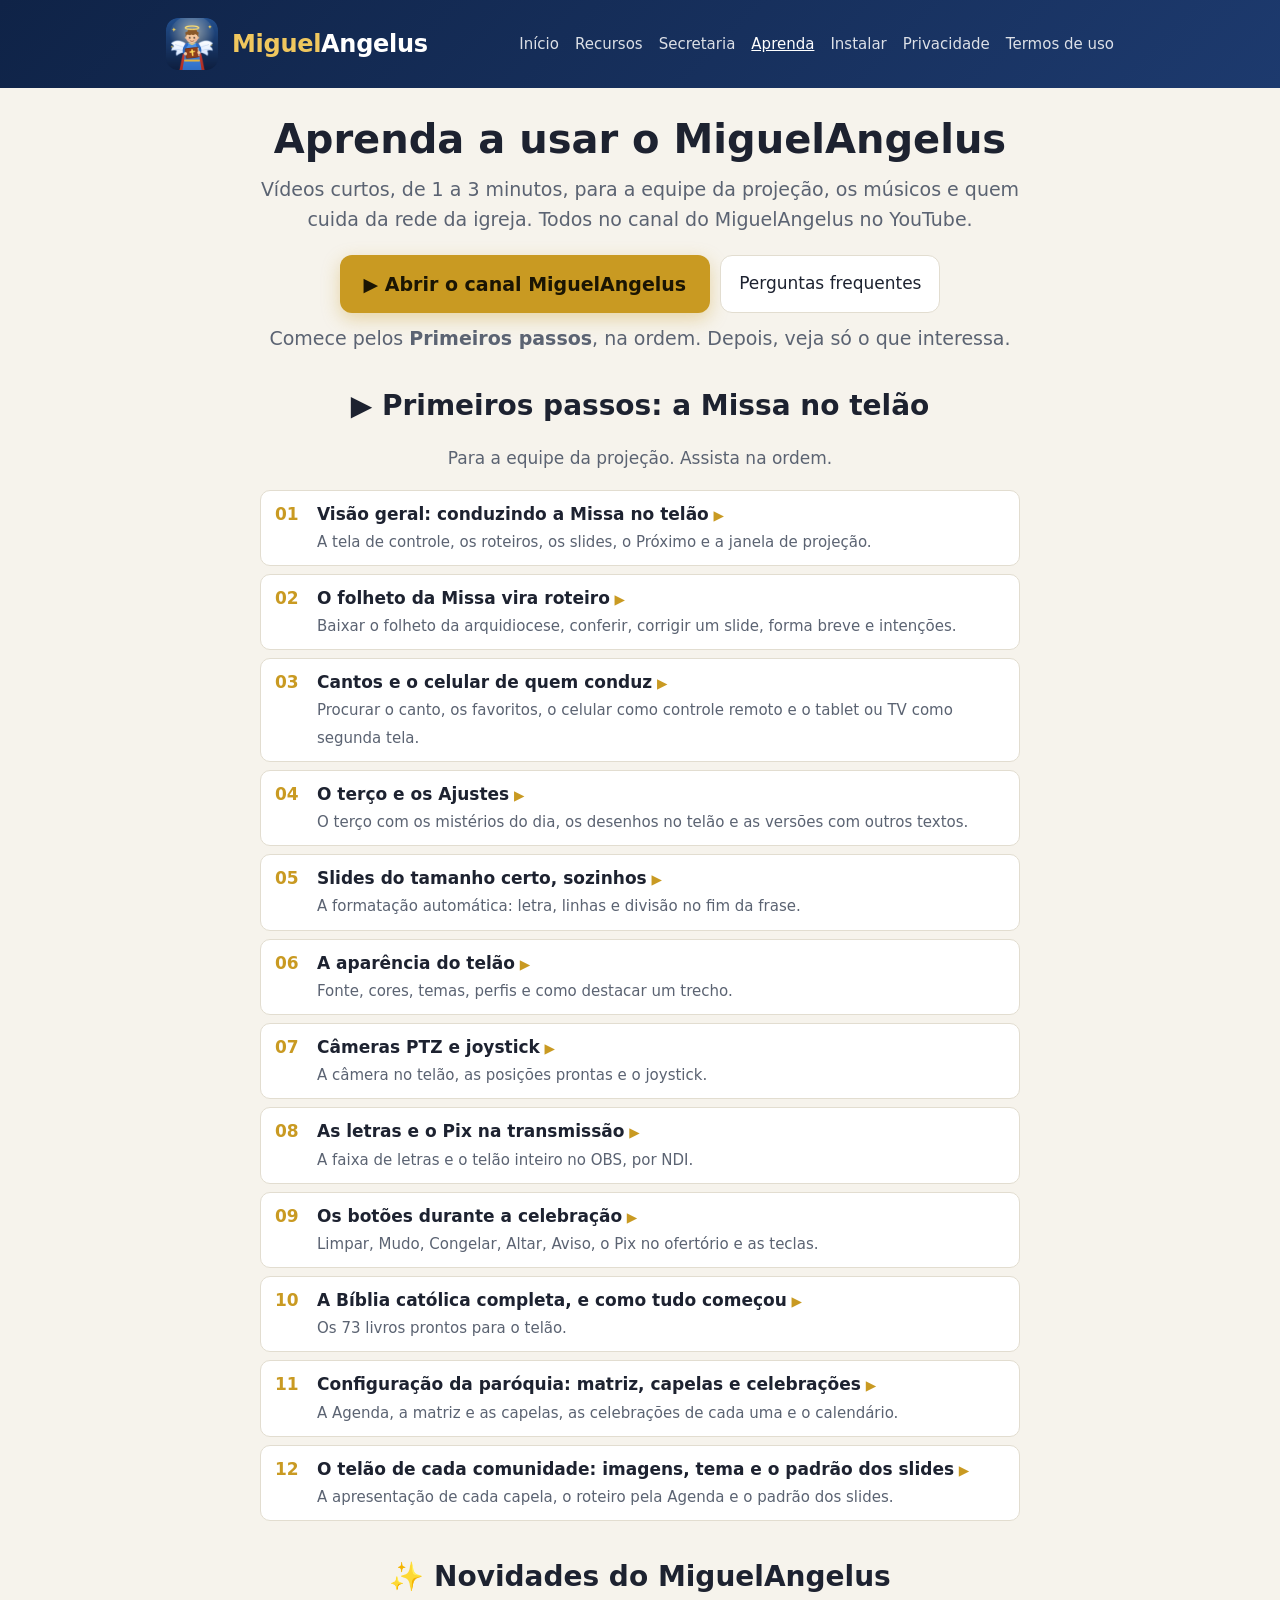
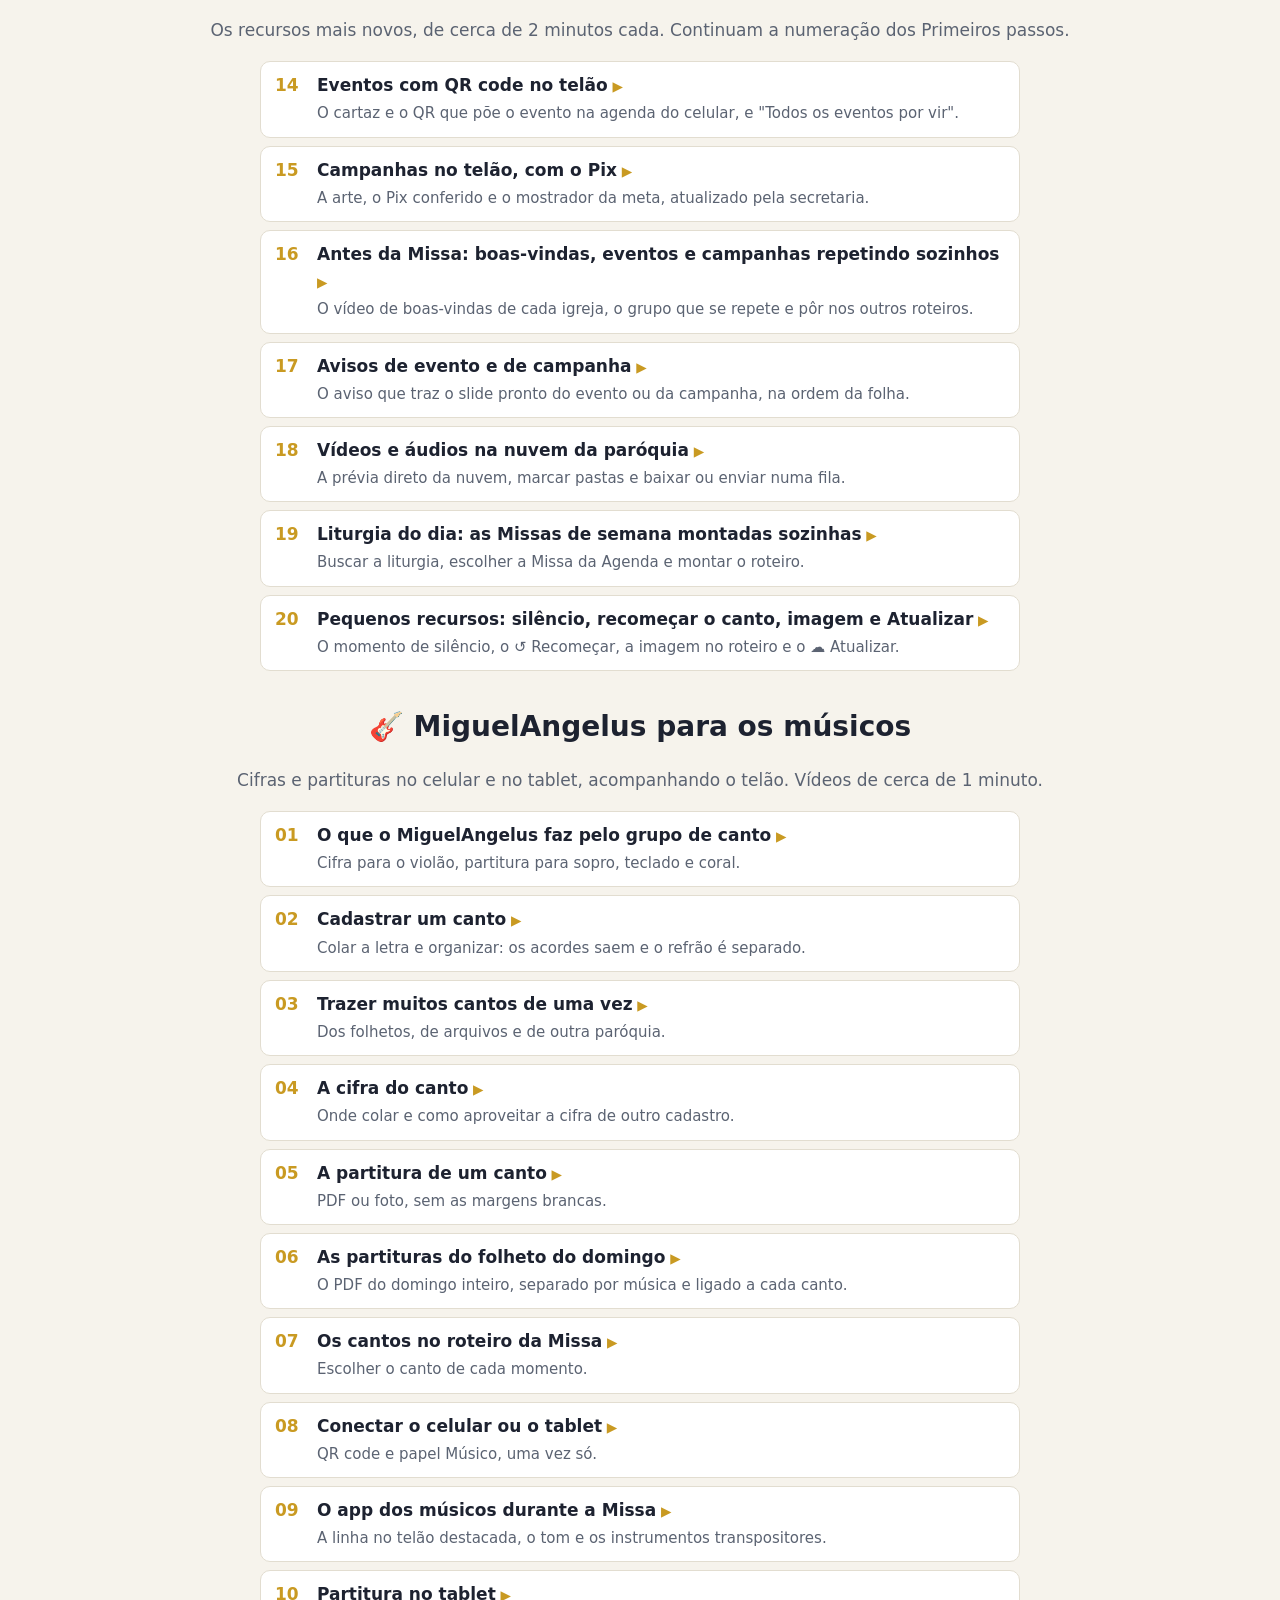
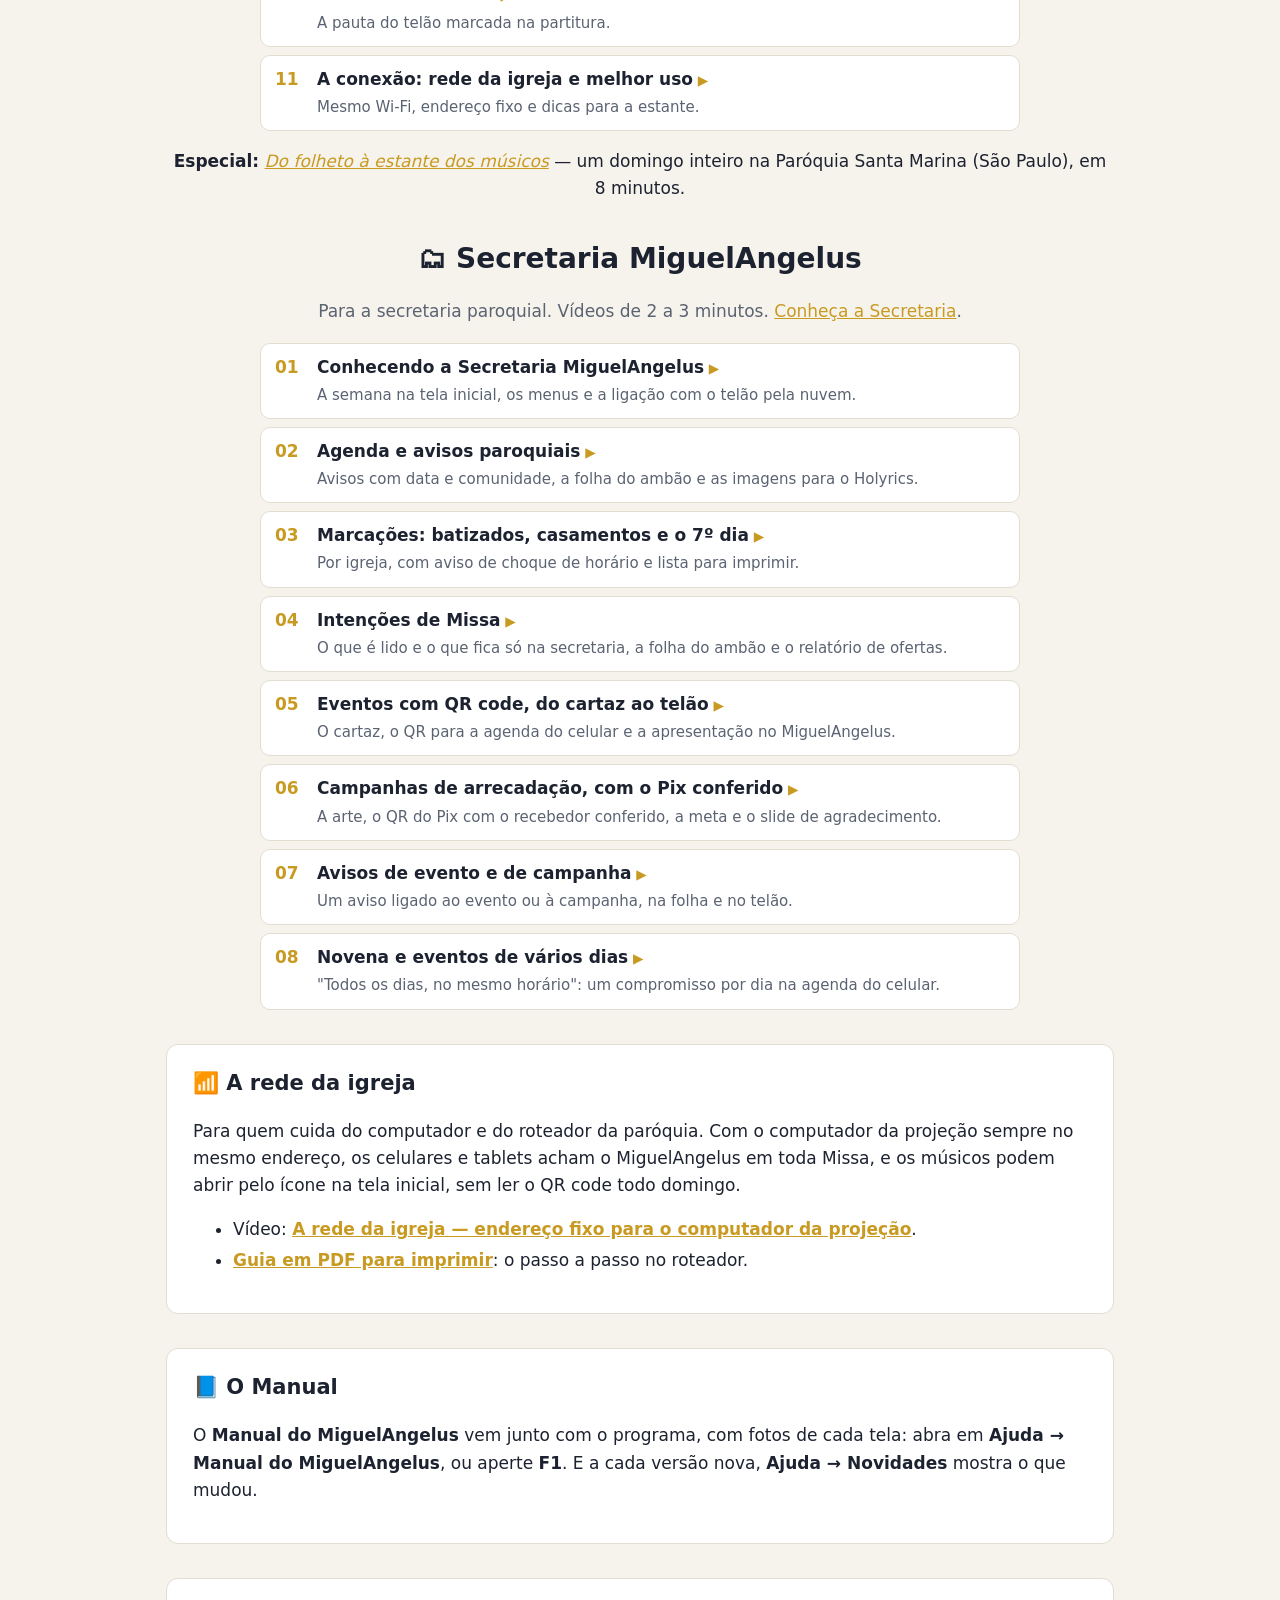
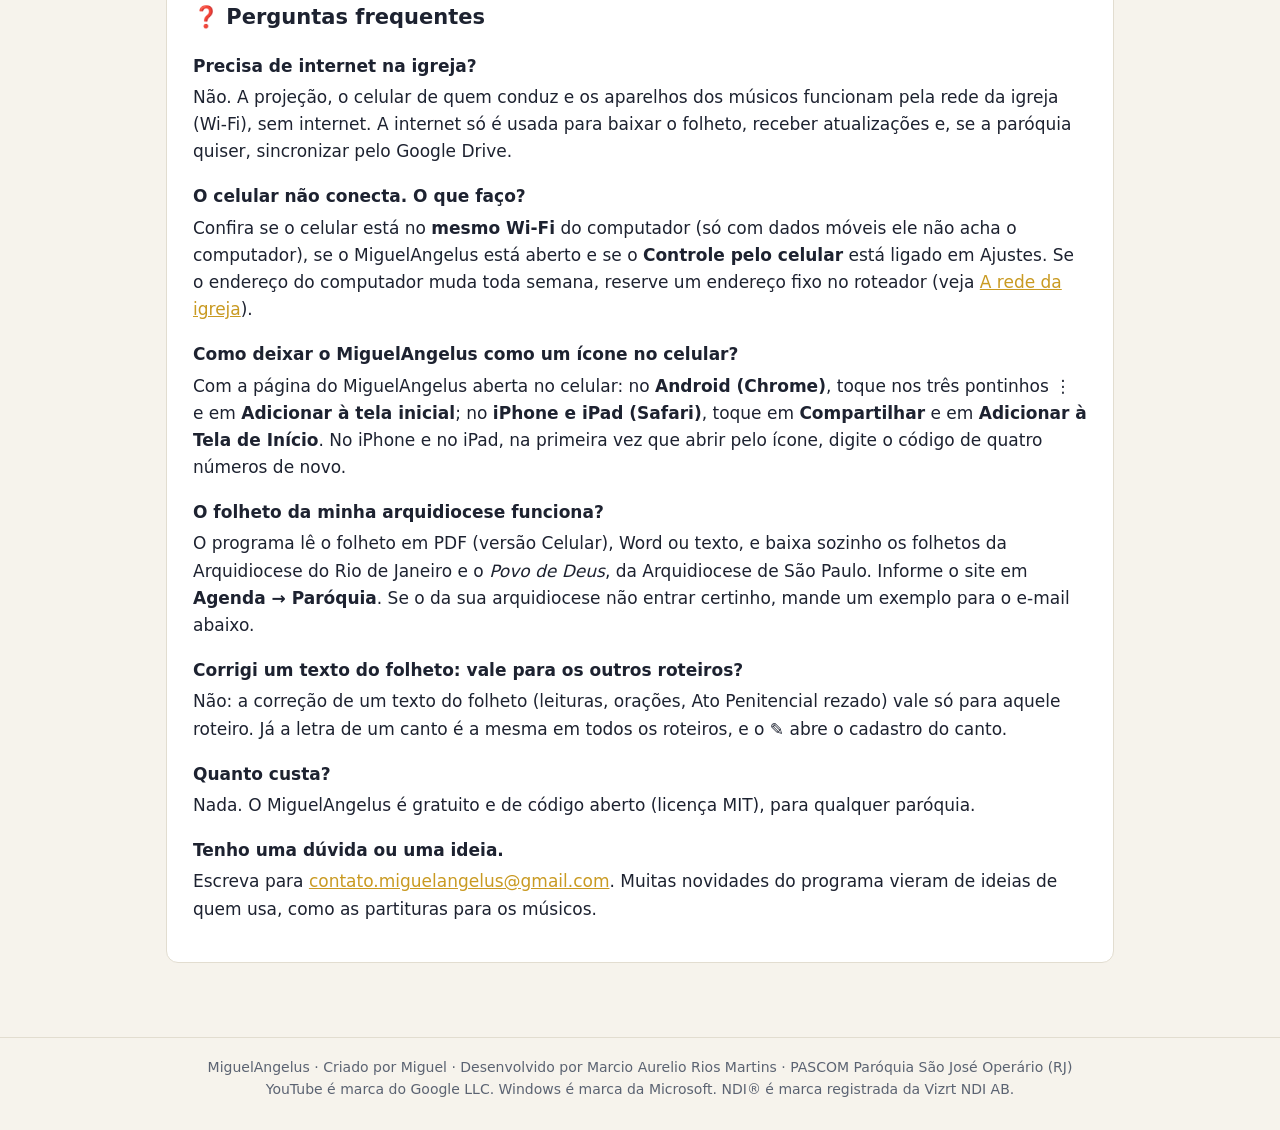
==== commit fd635be7: "Add files via upload" ====
--- a/aprenda.html
+++ b/aprenda.html
@@ -55,6 +55,20 @@
     </ol>
   </section>
 
+  <section id="novidades">
+    <h2 class="secao">✨ Novidades do MiguelAngelus</h2>
+    <p class="sutil centro">Os recursos mais novos, de cerca de 2 minutos cada. Continuam a numeração dos Primeiros passos.</p>
+    <ol class="videos" style="counter-reset: v 13">
+      <li><a href="https://www.youtube.com/watch?v=EYs0SDmdplU" target="_blank" rel="noopener"><b>Eventos com QR code no telão</b></a><span>O cartaz e o QR que põe o evento na agenda do celular, e "Todos os eventos por vir".</span></li>
+      <li><a href="https://www.youtube.com/watch?v=dfPPJB55aNw" target="_blank" rel="noopener"><b>Campanhas no telão, com o Pix</b></a><span>A arte, o Pix conferido e o mostrador da meta, atualizado pela secretaria.</span></li>
+      <li><a href="https://www.youtube.com/watch?v=DQVttBT3B0o" target="_blank" rel="noopener"><b>Antes da Missa: boas-vindas, eventos e campanhas repetindo sozinhos</b></a><span>O vídeo de boas-vindas de cada igreja, o grupo que se repete e pôr nos outros roteiros.</span></li>
+      <li><a href="https://www.youtube.com/watch?v=oyFbbQ7y2So" target="_blank" rel="noopener"><b>Avisos de evento e de campanha</b></a><span>O aviso que traz o slide pronto do evento ou da campanha, na ordem da folha.</span></li>
+      <li><a href="https://www.youtube.com/watch?v=HTsL_z11GZo" target="_blank" rel="noopener"><b>Vídeos e áudios na nuvem da paróquia</b></a><span>A prévia direto da nuvem, marcar pastas e baixar ou enviar numa fila.</span></li>
+      <li><a href="https://www.youtube.com/watch?v=KkN-7a9F8sE" target="_blank" rel="noopener"><b>Liturgia do dia: as Missas de semana montadas sozinhas</b></a><span>Buscar a liturgia, escolher a Missa da Agenda e montar o roteiro.</span></li>
+      <li><a href="https://www.youtube.com/watch?v=tw2hbSYZ7eA" target="_blank" rel="noopener"><b>Pequenos recursos: silêncio, recomeçar o canto, imagem e Atualizar</b></a><span>O momento de silêncio, o ↺ Recomeçar, a imagem no roteiro e o ☁ Atualizar.</span></li>
+    </ol>
+  </section>
+
   <section id="musicos">
     <h2 class="secao">🎸 MiguelAngelus para os músicos</h2>
     <p class="sutil centro">Cifras e partituras no celular e no tablet, acompanhando o telão. Vídeos de cerca de 1 minuto.</p>
@@ -83,6 +97,9 @@
       <li><a href="https://www.youtube.com/watch?v=wwzuWGZzKMw" target="_blank" rel="noopener"><b>Marcações: batizados, casamentos e o 7º dia</b></a><span>Por igreja, com aviso de choque de horário e lista para imprimir.</span></li>
       <li><a href="https://www.youtube.com/watch?v=iG0Xdqu1I_o" target="_blank" rel="noopener"><b>Intenções de Missa</b></a><span>O que é lido e o que fica só na secretaria, a folha do ambão e o relatório de ofertas.</span></li>
       <li><a href="https://www.youtube.com/watch?v=uXlv-4-wumE" target="_blank" rel="noopener"><b>Eventos com QR code, do cartaz ao telão</b></a><span>O cartaz, o QR para a agenda do celular e a apresentação no MiguelAngelus.</span></li>
+      <li><a href="https://www.youtube.com/watch?v=1LWg4E6CQec" target="_blank" rel="noopener"><b>Campanhas de arrecadação, com o Pix conferido</b></a><span>A arte, o QR do Pix com o recebedor conferido, a meta e o slide de agradecimento.</span></li>
+      <li><a href="https://www.youtube.com/watch?v=oyFbbQ7y2So" target="_blank" rel="noopener"><b>Avisos de evento e de campanha</b></a><span>Um aviso ligado ao evento ou à campanha, na folha e no telão.</span></li>
+      <li><a href="https://www.youtube.com/watch?v=W9V2_zfn3Zo" target="_blank" rel="noopener"><b>Novena e eventos de vários dias</b></a><span>"Todos os dias, no mesmo horário": um compromisso por dia na agenda do celular.</span></li>
     </ol>
   </section>
 
